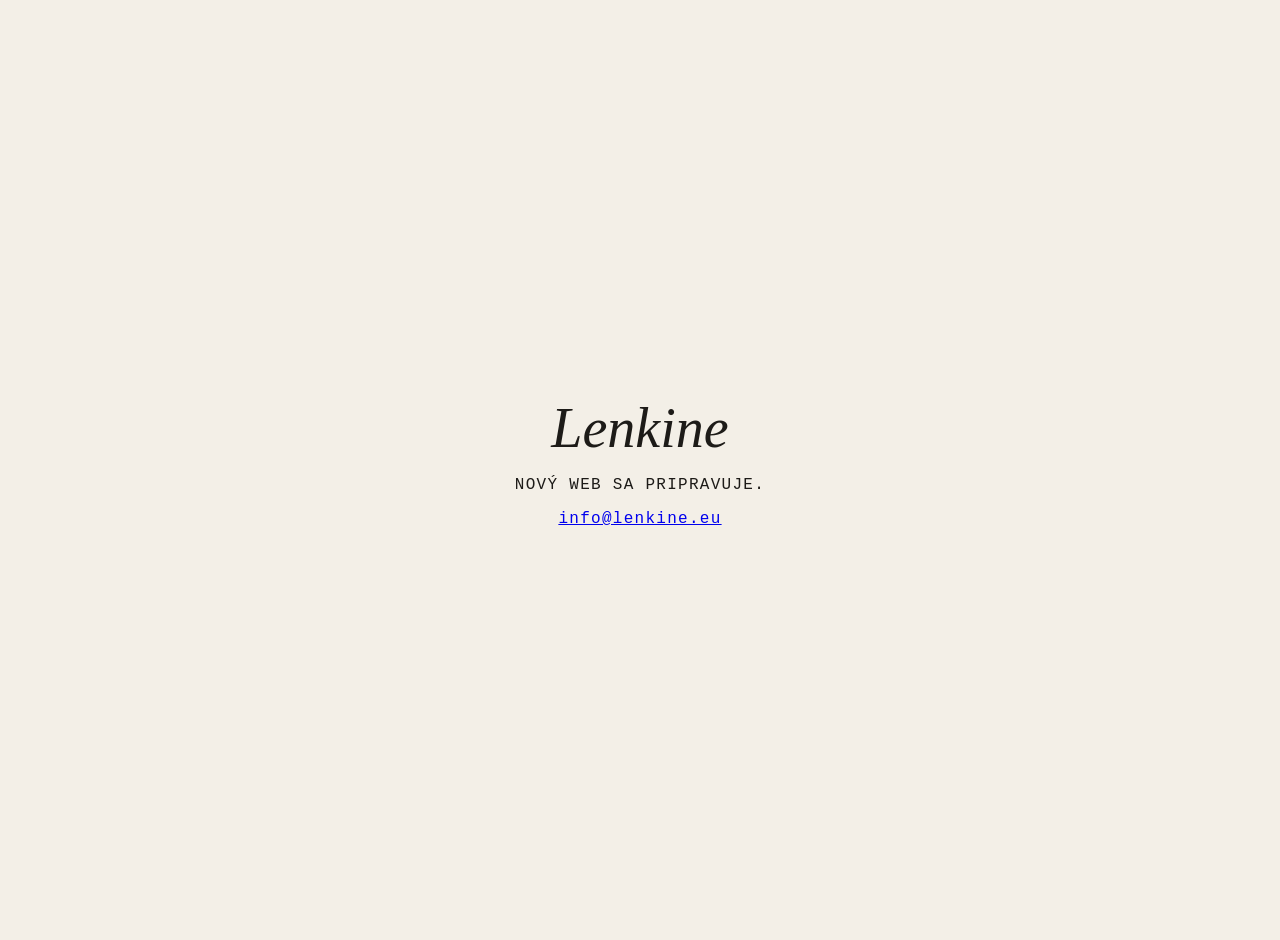
==== index.html @ f56b5de2 "Initial placeholder for Netlify Co-Authored-By: Claude Opus 5.5 <noreply@anthropic.com> Claude-Sessi" ====
<!doctype html>
<html lang="sk">
<head>
<meta charset="utf-8">
<meta name="viewport" content="width=device-width, initial-scale=1">
<title>Lenkine — pripravujeme</title>
<style>body{margin:0;min-height:100vh;display:grid;place-items:center;background:#f3efe7;color:#1d1b18;font-family:Georgia,serif;text-align:center;padding:20px}h1{font-style:italic;font-weight:400;font-size:56px;margin:0 0 12px}p{font-family:'Courier New',monospace;letter-spacing:.08em}</style>
</head>
<body><main><h1>Lenkine</h1><p>NOVÝ WEB SA PRIPRAVUJE.</p><p><a href="mailto:info@lenkine.eu">info@lenkine.eu</a></p></main></body>
</html>
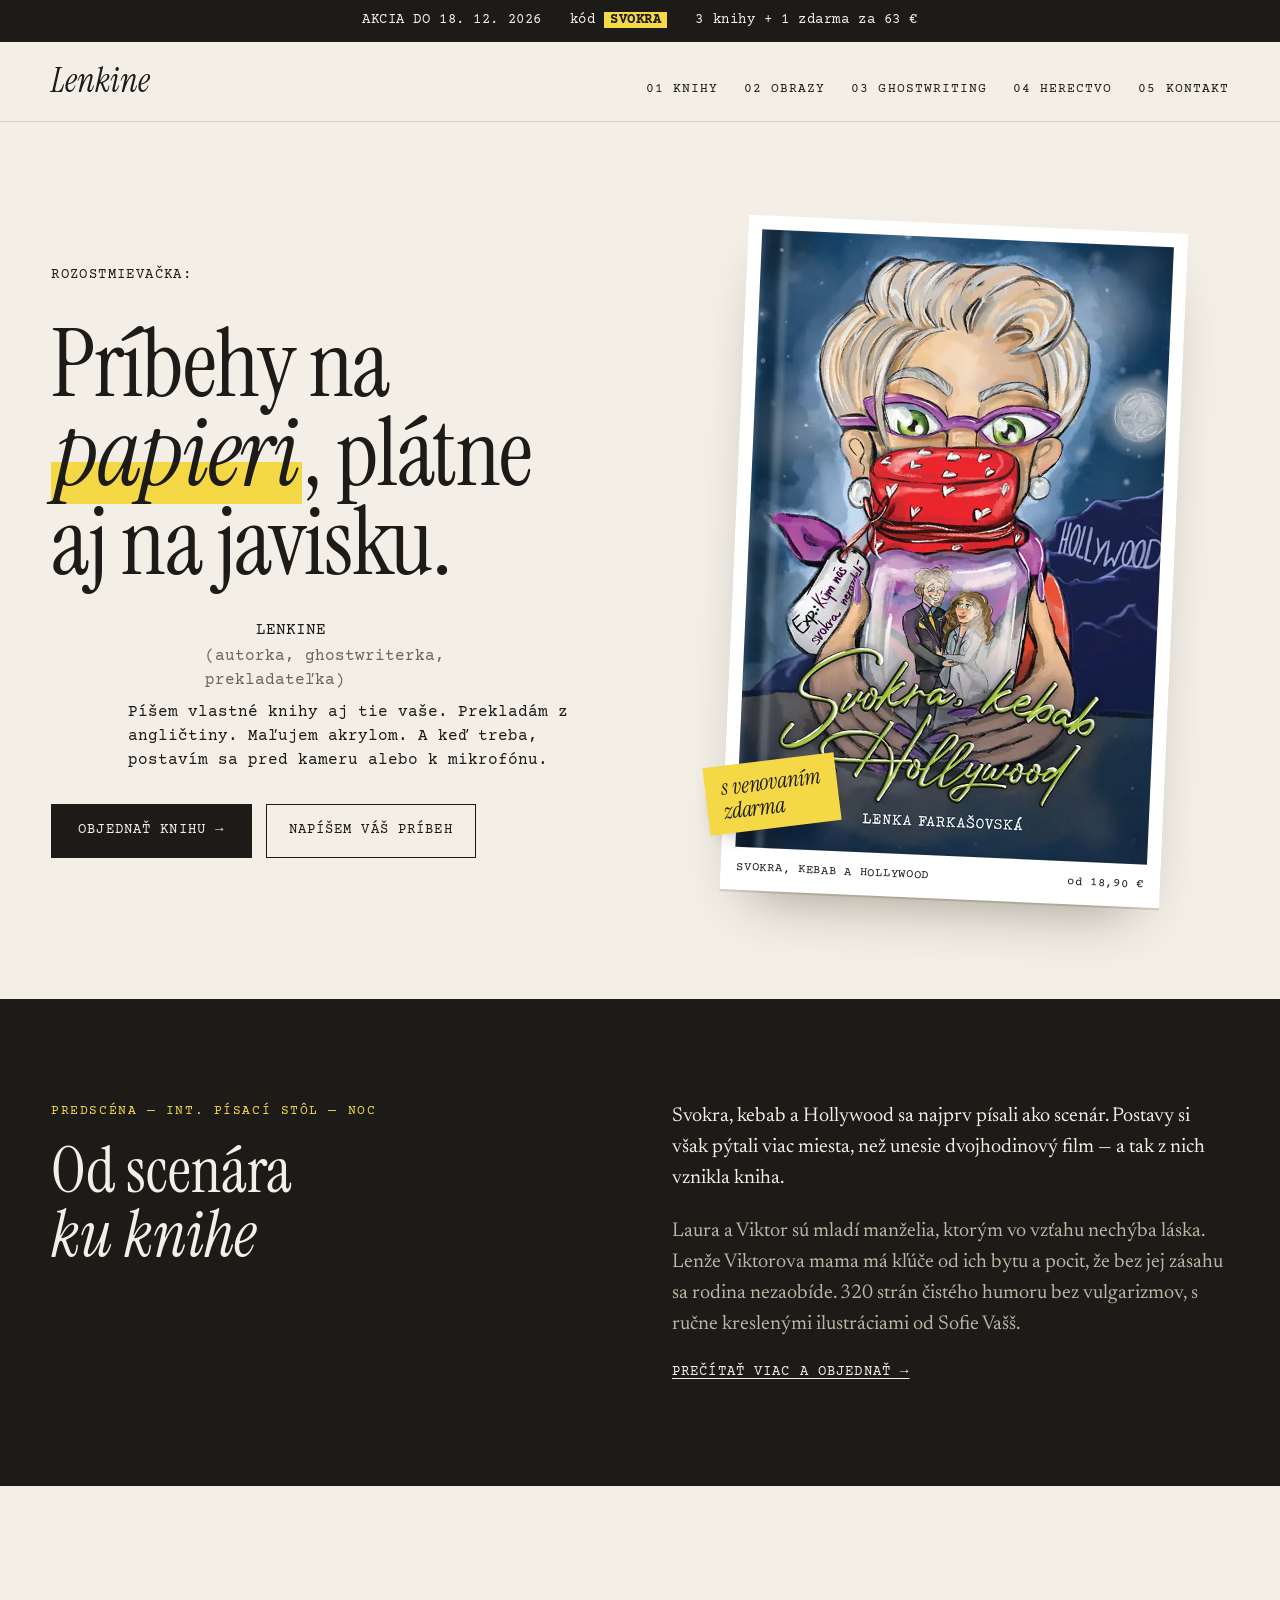
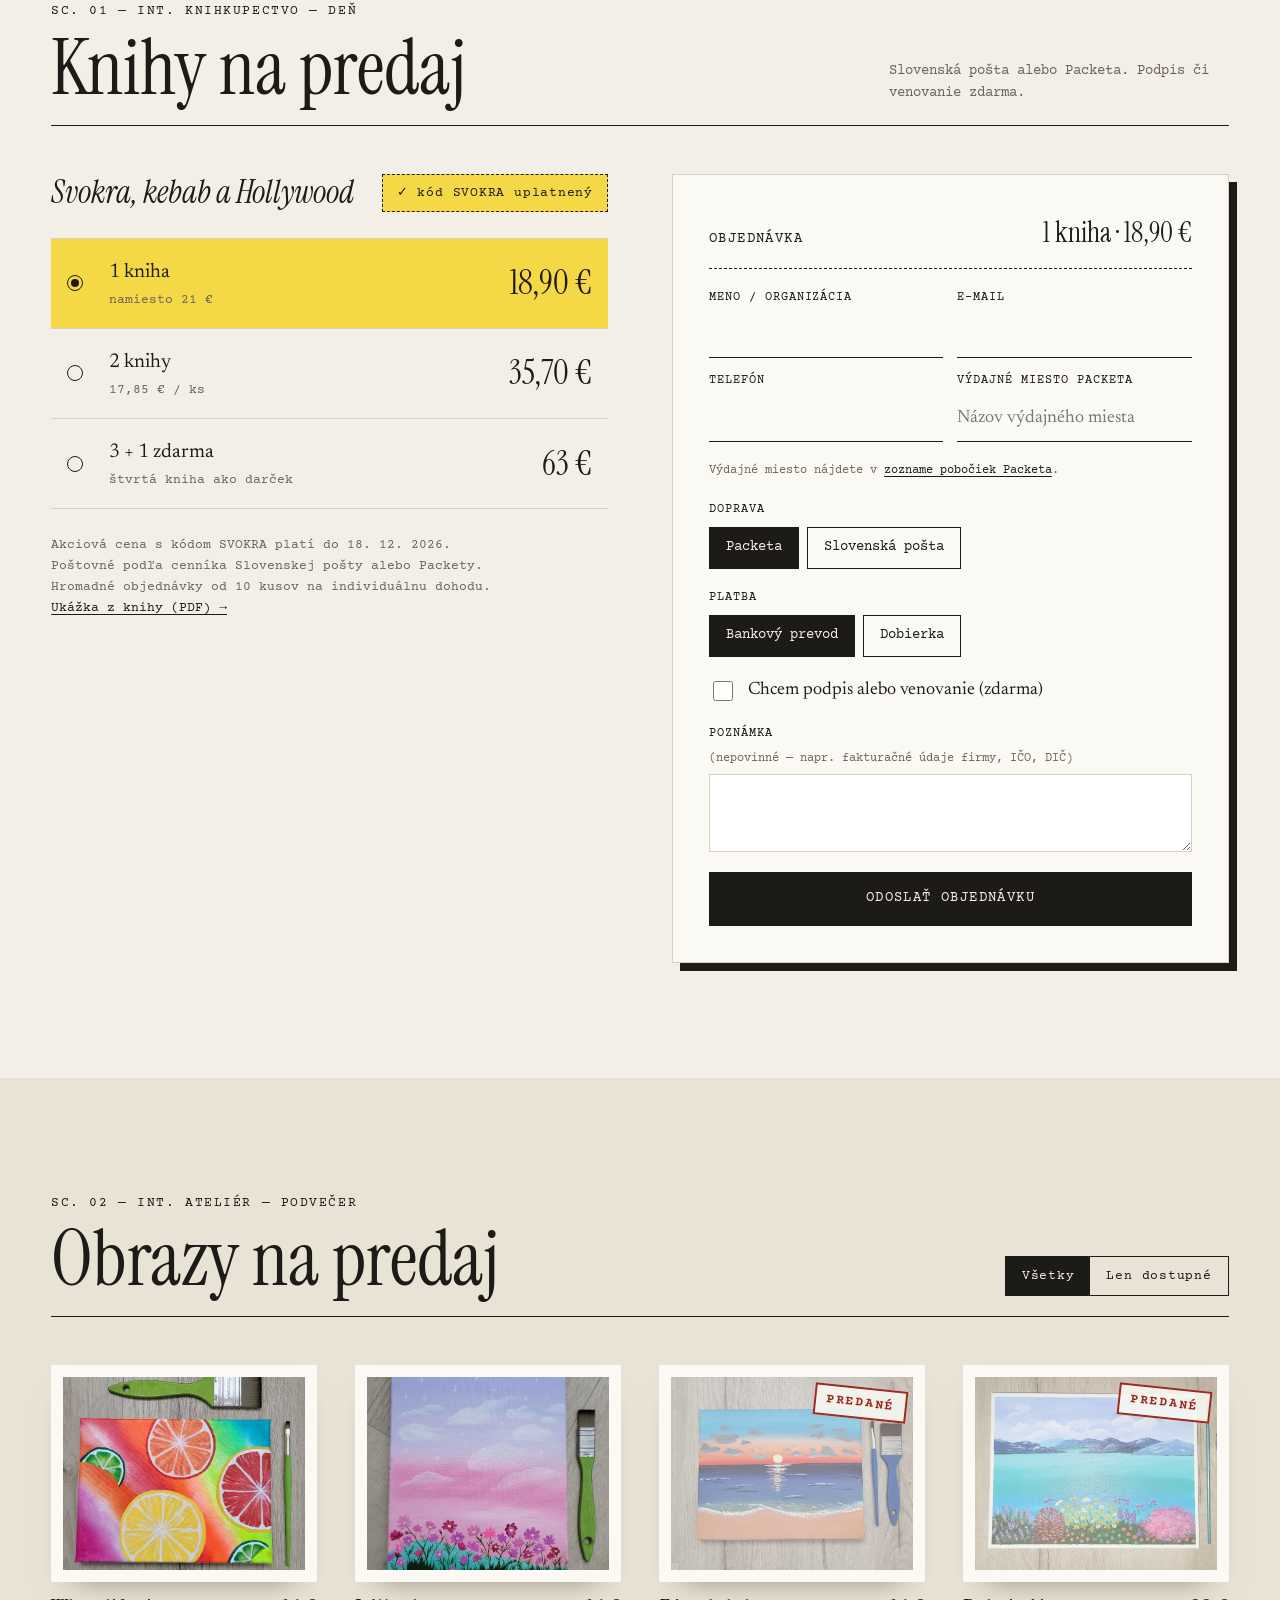
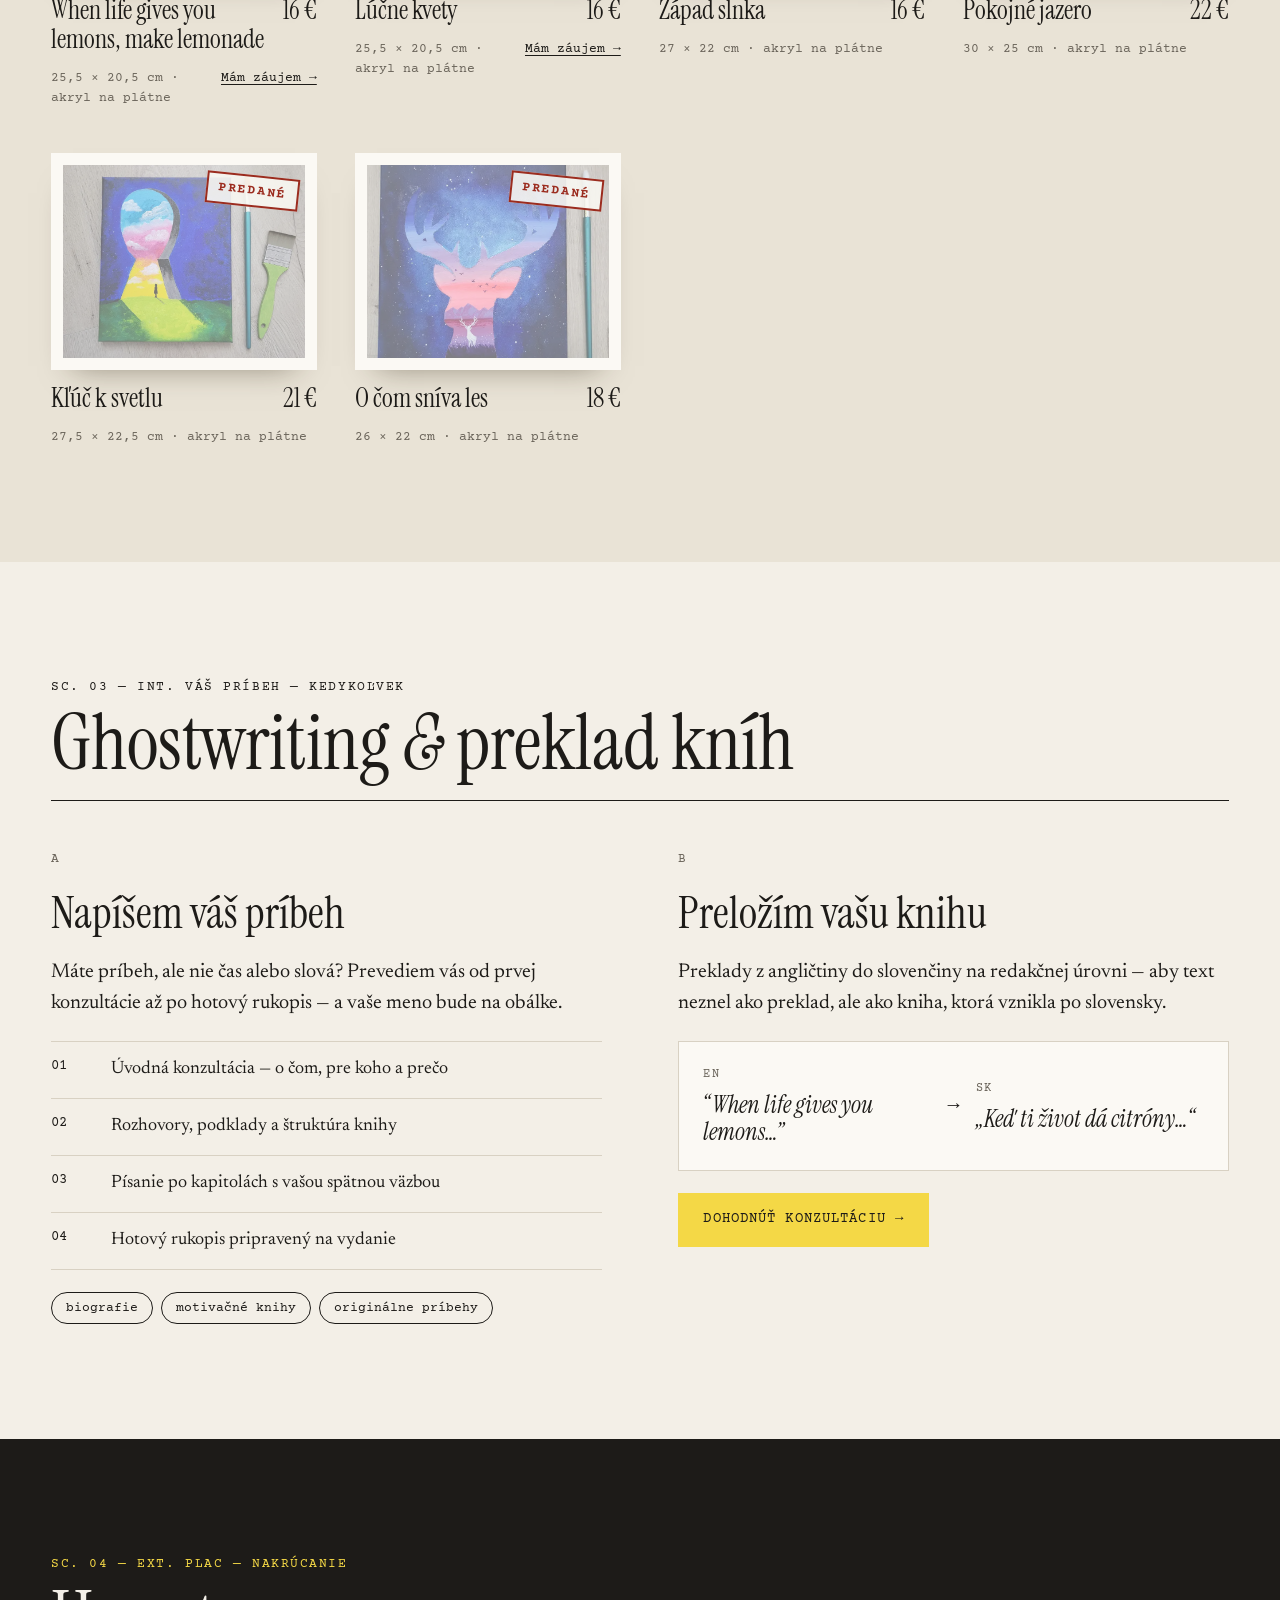
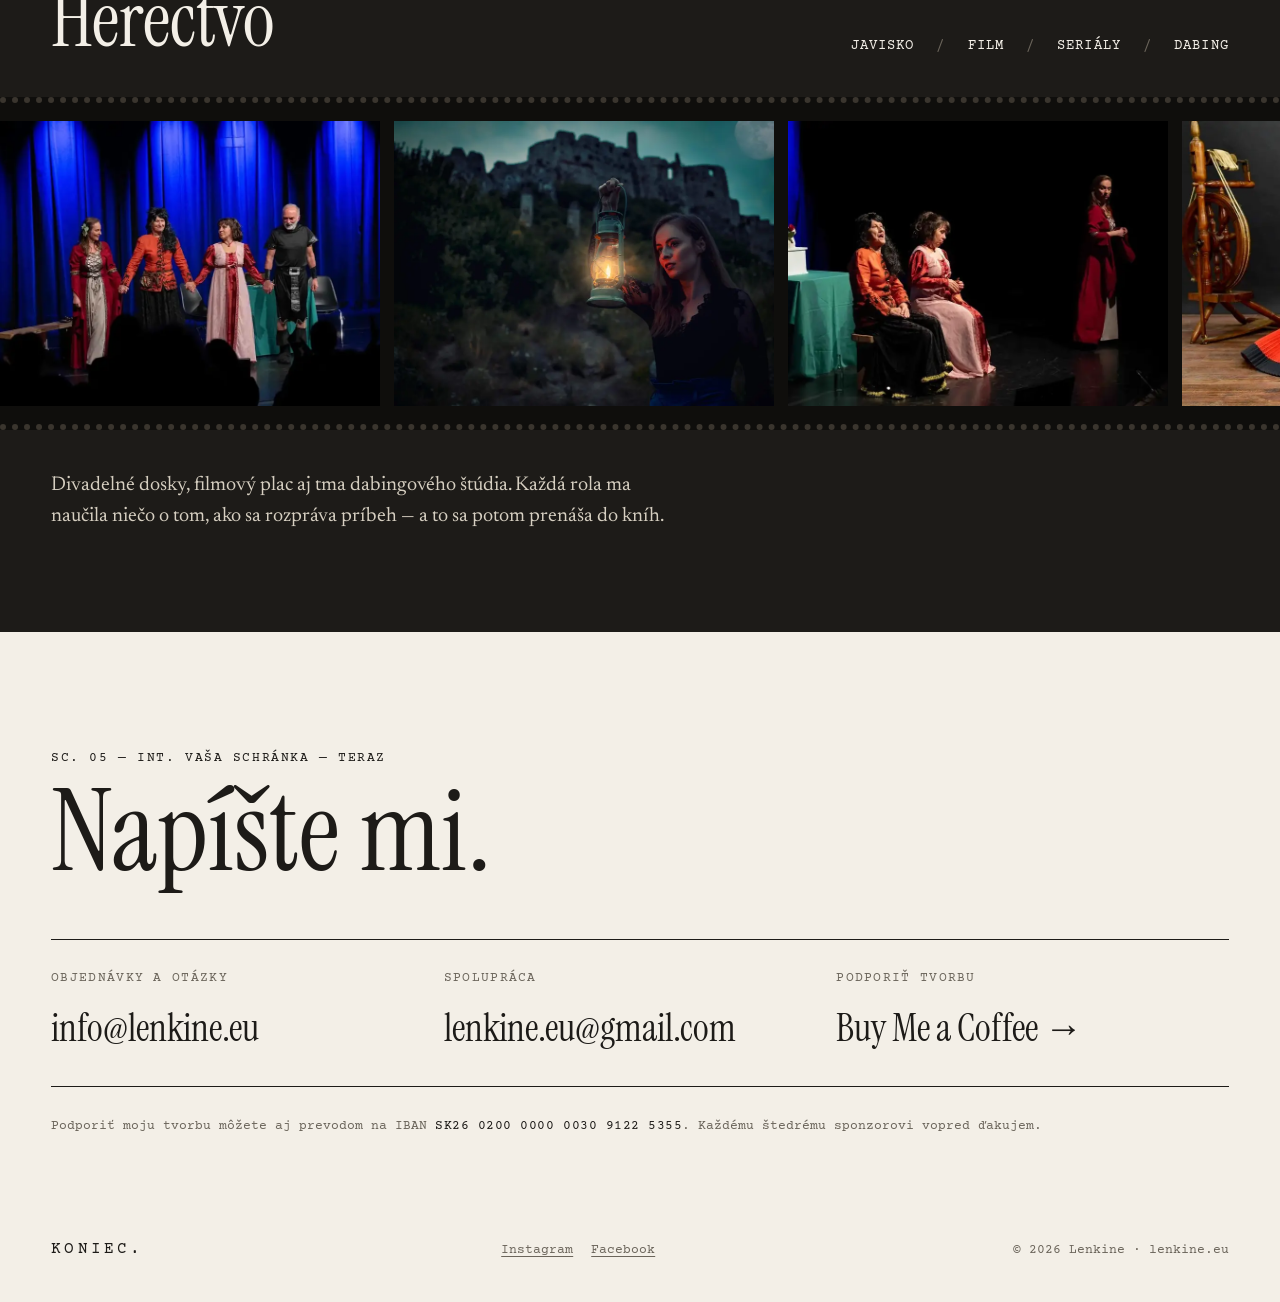
==== commit fe2960e3: "Nový jednostránkový web podľa dizajnu Lenkine.dc.html Statické HTML/CSS/JS bez build kroku: hero s k" ====
--- a/index.html
+++ b/index.html
@@ -3,8 +3,323 @@
 <head>
 <meta charset="utf-8">
 <meta name="viewport" content="width=device-width, initial-scale=1">
-<title>Lenkine — pripravujeme</title>
-<style>body{margin:0;min-height:100vh;display:grid;place-items:center;background:#f3efe7;color:#1d1b18;font-family:Georgia,serif;text-align:center;padding:20px}h1{font-style:italic;font-weight:400;font-size:56px;margin:0 0 12px}p{font-family:'Courier New',monospace;letter-spacing:.08em}</style>
+<title>Lenkine — knihy, obrazy, ghostwriting a herectvo</title>
+<meta name="description" content="Lenkine: autorka knižnej komédie Svokra, kebab a Hollywood, ghostwriterka, prekladateľka z angličtiny, maliarka a herečka. Objednajte knihu s venovaním zdarma.">
+<link rel="canonical" href="https://www.lenkine.eu/">
+<meta property="og:type" content="website">
+<meta property="og:locale" content="sk_SK">
+<meta property="og:title" content="Lenkine — príbehy na papieri, plátne aj na javisku">
+<meta property="og:description" content="Knižná komédia Svokra, kebab a Hollywood, obrazy na predaj, ghostwriting a preklady kníh.">
+<meta property="og:url" content="https://www.lenkine.eu/">
+<meta property="og:image" content="https://www.lenkine.eu/img/og.jpg">
+<meta name="theme-color" content="#f3efe7">
+<link rel="icon" href="/favicon.svg" type="image/svg+xml">
+<link rel="apple-touch-icon" href="/img/apple-touch-icon.png">
+<link rel="preconnect" href="https://fonts.googleapis.com">
+<link rel="preconnect" href="https://fonts.gstatic.com" crossorigin>
+<link href="https://fonts.googleapis.com/css2?family=Instrument+Serif:ital@0;1&family=Courier+Prime:wght@400;700&family=Newsreader:ital,opsz,wght@0,6..72,400;0,6..72,500;1,6..72,400&display=swap" rel="stylesheet">
+<link rel="stylesheet" href="/styles.css">
+<script>
+  // Akcia SVOKRA platí do 18. 12. 2026 vrátane — potom sa promo samo skryje.
+  (function () {
+    var end = new Date('2026-12-19T00:00:00+01:00');
+    if (Date.now() >= end.getTime()) document.documentElement.classList.add('promo-off');
+  })();
+</script>
+<script src="/main.js" defer></script>
 </head>
-<body><main><h1>Lenkine</h1><p>NOVÝ WEB SA PRIPRAVUJE.</p><p><a href="mailto:info@lenkine.eu">info@lenkine.eu</a></p></main></body>
+<body>
+<a class="skip" href="#obsah">Preskočiť na obsah</a>
+
+<div class="promo" role="note">
+  <span>AKCIA DO 18. 12. 2026</span>
+  <span>kód <strong>SVOKRA</strong></span>
+  <span>3 knihy + 1 zdarma za 63 €</span>
+</div>
+
+<header class="site-header">
+  <a href="#top" class="logo">Lenkine</a>
+  <nav class="site-nav" aria-label="Hlavná navigácia">
+    <a href="#knihy">01 Knihy</a>
+    <a href="#obrazy">02 Obrazy</a>
+    <a href="#ghostwriting">03 Ghostwriting</a>
+    <a href="#herectvo">04 Herectvo</a>
+    <a href="#kontakt">05 Kontakt</a>
+  </nav>
+</header>
+
+<main id="obsah">
+
+  <section id="top" class="hero" aria-labelledby="hero-title">
+    <div class="hero-copy">
+      <div class="slug" aria-hidden="true">ROZOSTMIEVAČKA:</div>
+      <h1 id="hero-title">Príbehy na <em class="hl">papieri</em>, plátne aj na javisku.</h1>
+      <div class="dialogue">
+        <div class="char">LENKINE</div>
+        <div class="paren">(autorka, ghostwriterka, prekladateľka)</div>
+        <div class="line">Píšem vlastné knihy aj tie vaše. Prekladám z angličtiny. Maľujem akrylom. A keď treba, postavím sa pred kameru alebo k mikrofónu.</div>
+      </div>
+      <div class="actions">
+        <a href="#knihy" class="btn btn-dark">Objednať knihu →</a>
+        <a href="#ghostwriting" class="btn btn-outline">Napíšem váš príbeh</a>
+      </div>
+    </div>
+    <div class="hero-book">
+      <div class="polaroid">
+        <img src="/img/obalka.webp" width="683" height="979" alt="Obálka knihy Svokra, kebab a Hollywood" fetchpriority="high">
+        <div class="polaroid-caption"><span>SVOKRA, KEBAB A HOLLYWOOD</span><span>od <span data-from-price>18,90 €</span></span></div>
+      </div>
+      <div class="sticker" aria-hidden="true">s venovaním<br>zdarma</div>
+    </div>
+  </section>
+
+  <section class="dark" aria-labelledby="story-title">
+    <div class="wrap story">
+      <div class="story-head">
+        <div class="slug" aria-hidden="true">PREDSCÉNA — INT. PÍSACÍ STÔL — NOC</div>
+        <h2 id="story-title">Od scenára<br><em>ku knihe</em></h2>
+      </div>
+      <div class="story-body">
+        <p>Svokra, kebab a Hollywood sa najprv písali ako scenár. Postavy si však pýtali viac miesta, než unesie dvojhodinový film — a tak z nich vznikla kniha.</p>
+        <p class="soft">Laura a Viktor sú mladí manželia, ktorým vo vzťahu nechýba láska. Lenže Viktorova mama má kľúče od ich bytu a pocit, že bez jej zásahu sa rodina nezaobíde. 320 strán čistého humoru bez vulgarizmov, s ručne kreslenými ilustráciami od Sofie Vašš.</p>
+        <a href="#knihy" class="link-mono">Prečítať viac a objednať →</a>
+      </div>
+    </div>
+  </section>
+
+  <section id="knihy" class="wrap section" aria-labelledby="knihy-title">
+    <div class="section-head">
+      <div>
+        <div class="slug" aria-hidden="true">SC. 01 — INT. KNIHKUPECTVO — DEŇ</div>
+        <h2 id="knihy-title">Knihy na predaj</h2>
+      </div>
+      <div class="section-note">Slovenská pošta alebo Packeta. Podpis či venovanie zdarma.</div>
+    </div>
+
+    <div class="books">
+      <div class="offer-col">
+        <div class="offer-title">
+          <h3>Svokra, kebab a Hollywood</h3>
+          <button type="button" class="promo-toggle" data-promo-only aria-pressed="true">✓ kód SVOKRA uplatnený</button>
+        </div>
+
+        <fieldset class="offers" data-offers="promo" data-promo-only>
+          <legend class="sr-only">Vyberte balík (akciové ceny)</legend>
+          <label class="offer"><input type="radio" name="balik-vyber" value="1 kniha — 18,90 € (akcia SVOKRA)" data-label="1 kniha" data-price="18,90 €" checked><span class="radio"></span><span class="label"><b>1 kniha</b><small>namiesto 21 €</small></span><span class="price">18,90 €</span></label>
+          <label class="offer"><input type="radio" name="balik-vyber" value="2 knihy — 35,70 € (akcia SVOKRA)" data-label="2 knihy" data-price="35,70 €"><span class="radio"></span><span class="label"><b>2 knihy</b><small>17,85 € / ks</small></span><span class="price">35,70 €</span></label>
+          <label class="offer"><input type="radio" name="balik-vyber" value="3 + 1 zdarma — 63 € (akcia SVOKRA)" data-label="3 + 1 zdarma" data-price="63 €"><span class="radio"></span><span class="label"><b>3 + 1 zdarma</b><small>štvrtá kniha ako darček</small></span><span class="price">63 €</span></label>
+        </fieldset>
+
+        <fieldset class="offers" data-offers="regular" hidden disabled>
+          <legend class="sr-only">Vyberte balík (bežné ceny)</legend>
+          <label class="offer"><input type="radio" name="balik-vyber" value="1 kus — 21 €" data-label="1 kus" data-price="21 €"><span class="radio"></span><span class="label"><b>1 kus</b><small>cena za kus</small></span><span class="price">21 €</span></label>
+          <label class="offer"><input type="radio" name="balik-vyber" value="2 kusy — 40 €" data-label="2 kusy" data-price="40 €"><span class="radio"></span><span class="label"><b>2 kusy</b><small>20 € / ks</small></span><span class="price">40 €</span></label>
+          <label class="offer"><input type="radio" name="balik-vyber" value="3 kusy — 57 €" data-label="3 kusy" data-price="57 €"><span class="radio"></span><span class="label"><b>3 kusy</b><small>19 € / ks</small></span><span class="price">57 €</span></label>
+          <label class="offer"><input type="radio" name="balik-vyber" value="5 kusov — 90 € (poštovné zdarma)" data-label="5 kusov" data-price="90 €"><span class="radio"></span><span class="label"><b>5 kusov</b><small>18 € / ks · poštovné zdarma</small></span><span class="price">90 €</span></label>
+        </fieldset>
+
+        <div class="price-foot">
+          <span data-price-foot>Akciová cena s kódom SVOKRA platí do 18. 12. 2026.</span><br>
+          Poštovné podľa cenníka Slovenskej pošty alebo Packety.<br>
+          Hromadné objednávky od 10 kusov na individuálnu dohodu.<br>
+          <a href="/docs/svokra-kebab-hollywood-ukazka.pdf" target="_blank" rel="noopener">Ukážka z knihy (PDF) →</a>
+        </div>
+      </div>
+
+      <div class="order-card">
+        <form id="objednavka" name="objednavka" method="POST" action="/dakujem/" data-netlify="true" netlify-honeypot="bot-field" data-order-form>
+          <input type="hidden" name="form-name" value="objednavka">
+          <input type="hidden" name="balik" value="1 kniha — 18,90 € (akcia SVOKRA)" data-package-field>
+          <input type="hidden" name="kod" value="SVOKRA" data-code-field>
+          <p class="sr-only"><label>Nevypĺňajte: <input name="bot-field" tabindex="-1" autocomplete="off"></label></p>
+
+          <div class="order-head">
+            <span class="mono">OBJEDNÁVKA</span>
+            <span class="summary" data-summary aria-live="polite">1 kniha · 18,90 €</span>
+          </div>
+
+          <div class="fields">
+            <label class="field">Meno / organizácia<input name="meno" autocomplete="name" required></label>
+            <label class="field">E-mail<input type="email" name="email" autocomplete="email" required></label>
+            <label class="field">Telefón<input type="tel" name="telefon" autocomplete="tel" required></label>
+            <label class="field"><span data-address-label>Výdajné miesto Packeta</span><input name="adresa" required data-address-input></label>
+          </div>
+          <p class="hint" data-packeta-hint>Výdajné miesto nájdete v <a href="https://www.packeta.sk/pobocky" target="_blank" rel="noopener">zozname pobočiek Packeta</a>.</p>
+
+          <fieldset class="choices">
+            <legend>Doprava</legend>
+            <div class="chips">
+              <label class="chip"><input type="radio" name="doprava" value="Packeta" checked><span>Packeta</span></label>
+              <label class="chip"><input type="radio" name="doprava" value="Slovenská pošta"><span>Slovenská pošta</span></label>
+            </div>
+          </fieldset>
+
+          <fieldset class="choices">
+            <legend>Platba</legend>
+            <div class="chips">
+              <label class="chip"><input type="radio" name="platba" value="Bankový prevod" checked><span>Bankový prevod</span></label>
+              <label class="chip"><input type="radio" name="platba" value="Dobierka"><span>Dobierka</span></label>
+            </div>
+          </fieldset>
+
+          <label class="check"><input type="checkbox" name="venovanie" value="áno" data-dedication-toggle> Chcem podpis alebo venovanie (zdarma)</label>
+          <textarea class="dedication-text" name="text-venovania" rows="2" placeholder="Pre koho a čo napísať…" aria-label="Text venovania" data-dedication hidden></textarea>
+
+          <label class="field field-wide">Poznámka <span class="hint">(nepovinné — napr. fakturačné údaje firmy, IČO, DIČ)</span><textarea name="poznamka" rows="2"></textarea></label>
+
+          <p class="form-error" data-form-error role="alert" hidden>Objednávku sa nepodarilo odoslať. Skúste to prosím znova alebo napíšte na info@lenkine.eu.</p>
+          <button type="submit" class="submit">Odoslať objednávku</button>
+        </form>
+
+        <div class="thanks" data-thanks hidden tabindex="-1">
+          <div class="mono">STRIH.</div>
+          <h3>Ďakujem!</h3>
+          <p>Objednávka dorazila. Platobné údaje a potvrdenie vám pošlem e-mailom.</p>
+          <button type="button" data-reset>Nová objednávka</button>
+        </div>
+      </div>
+    </div>
+  </section>
+
+  <section id="obrazy" class="band" aria-labelledby="obrazy-title">
+    <div class="wrap section">
+      <div class="section-head">
+        <div>
+          <div class="slug" aria-hidden="true">SC. 02 — INT. ATELIÉR — PODVEČER</div>
+          <h2 id="obrazy-title">Obrazy na predaj</h2>
+        </div>
+        <div class="filter" role="group" aria-label="Filter obrazov">
+          <button type="button" aria-pressed="true" data-filter="all">Všetky</button>
+          <button type="button" aria-pressed="false" data-filter="avail">Len dostupné</button>
+        </div>
+      </div>
+      <div class="paintings" data-paintings>
+        <article class="painting">
+          <div class="frame"><img src="/img/obraz-lemon.webp" width="675" height="900" loading="lazy" alt="Akrylový obraz s plátkami citrusov"></div>
+          <div class="painting-title"><h3>When life gives you lemons, make lemonade</h3><span>16 €</span></div>
+          <div class="painting-meta"><span>25,5 × 20,5 cm · akryl na plátne</span><a href="mailto:info@lenkine.eu?subject=Z%C3%A1ujem%20o%20obraz%3A%20When%20life%20gives%20you%20lemons">Mám záujem →</a></div>
+        </article>
+        <article class="painting">
+          <div class="frame"><img src="/img/obraz-kvety.webp" width="675" height="900" loading="lazy" alt="Akrylový obraz lúčnych kvetov"></div>
+          <div class="painting-title"><h3>Lúčne kvety</h3><span>16 €</span></div>
+          <div class="painting-meta"><span>25,5 × 20,5 cm · akryl na plátne</span><a href="mailto:info@lenkine.eu?subject=Z%C3%A1ujem%20o%20obraz%3A%20L%C3%BA%C4%8Dne%20kvety">Mám záujem →</a></div>
+        </article>
+        <article class="painting sold">
+          <div class="frame"><img src="/img/obraz-zapad-slnka.webp" width="900" height="675" loading="lazy" alt="Akrylový obraz západu slnka"><div class="stamp">PREDANÉ</div></div>
+          <div class="painting-title"><h3>Západ slnka</h3><span>16 €</span></div>
+          <div class="painting-meta"><span>27 × 22 cm · akryl na plátne</span></div>
+        </article>
+        <article class="painting sold">
+          <div class="frame"><img src="/img/obraz-pokojne-jazero.webp" width="900" height="675" loading="lazy" alt="Akrylový obraz pokojného jazera"><div class="stamp">PREDANÉ</div></div>
+          <div class="painting-title"><h3>Pokojné jazero</h3><span>22 €</span></div>
+          <div class="painting-meta"><span>30 × 25 cm · akryl na plátne</span></div>
+        </article>
+        <article class="painting sold">
+          <div class="frame"><img src="/img/obraz-kluc.webp" width="900" height="675" loading="lazy" alt="Akrylový obraz kľúčovej dierky so svetlom"><div class="stamp">PREDANÉ</div></div>
+          <div class="painting-title"><h3>Kľúč k svetlu</h3><span>21 €</span></div>
+          <div class="painting-meta"><span>27,5 × 22,5 cm · akryl na plátne</span></div>
+        </article>
+        <article class="painting sold">
+          <div class="frame"><img src="/img/obraz-les.webp" width="675" height="900" loading="lazy" alt="Akrylový obraz lesa"><div class="stamp">PREDANÉ</div></div>
+          <div class="painting-title"><h3>O čom sníva les</h3><span>18 €</span></div>
+          <div class="painting-meta"><span>26 × 22 cm · akryl na plátne</span></div>
+        </article>
+      </div>
+    </div>
+  </section>
+
+  <section id="ghostwriting" class="wrap section" aria-labelledby="gw-title">
+    <div class="section-head">
+      <div>
+        <div class="slug" aria-hidden="true">SC. 03 — INT. VÁŠ PRÍBEH — KEDYKOĽVEK</div>
+        <h2 id="gw-title">Ghostwriting <em>&amp;</em> preklad kníh</h2>
+      </div>
+    </div>
+    <div class="services">
+      <div class="service">
+        <div class="letter">A</div>
+        <h3>Napíšem váš príbeh</h3>
+        <p>Máte príbeh, ale nie čas alebo slová? Prevediem vás od prvej konzultácie až po hotový rukopis — a vaše meno bude na obálke.</p>
+        <ol class="steps">
+          <li><span>01</span><span>Úvodná konzultácia — o čom, pre koho a prečo</span></li>
+          <li><span>02</span><span>Rozhovory, podklady a štruktúra knihy</span></li>
+          <li><span>03</span><span>Písanie po kapitolách s vašou spätnou väzbou</span></li>
+          <li><span>04</span><span>Hotový rukopis pripravený na vydanie</span></li>
+        </ol>
+        <ul class="tags">
+          <li>biografie</li>
+          <li>motivačné knihy</li>
+          <li>originálne príbehy</li>
+        </ul>
+      </div>
+      <div class="service">
+        <div class="letter">B</div>
+        <h3>Preložím vašu knihu</h3>
+        <p>Preklady z angličtiny do slovenčiny na redakčnej úrovni — aby text neznel ako preklad, ale ako kniha, ktorá vznikla po slovensky.</p>
+        <div class="translate">
+          <div><span class="mono">EN</span><q lang="en">“When life gives you lemons…”</q></div>
+          <span class="arrow" aria-hidden="true">→</span>
+          <div><span class="mono">SK</span><q>„Keď ti život dá citróny…“</q></div>
+        </div>
+        <a href="mailto:lenkine.eu@gmail.com?subject=Konzult%C3%A1cia%20%E2%80%94%20ghostwriting%20%2F%20preklad" class="btn btn-lemon">Dohodnúť konzultáciu →</a>
+      </div>
+    </div>
+  </section>
+
+  <section id="herectvo" class="dark acting" aria-labelledby="acting-title">
+    <div class="wrap acting-head">
+      <div style="display:flex;flex-direction:column;gap:10px">
+        <div class="slug" aria-hidden="true">SC. 04 — EXT. PLAC — NAKRÚCANIE</div>
+        <h2 id="acting-title">Herectvo</h2>
+      </div>
+      <div class="disciplines">
+        <span>Javisko</span><span class="sep" aria-hidden="true">/</span><span>Film</span><span class="sep" aria-hidden="true">/</span><span>Seriály</span><span class="sep" aria-hidden="true">/</span><span>Dabing</span>
+      </div>
+    </div>
+    <div class="filmstrip">
+      <ul tabindex="0" aria-label="Fotografie z divadla a natáčania">
+        <li><img src="/img/herectvo-javisko.webp" width="900" height="600" loading="lazy" alt="Divadelné predstavenie, herci na javisku v modrom svetle"></li>
+        <li><img src="/img/herectvo-film.webp" width="900" height="675" loading="lazy" alt="Lenkine s lampášom pri hradnej zrúcanine"></li>
+        <li><img src="/img/herectvo-javisko-2.webp" width="900" height="600" loading="lazy" alt="Scéna z divadelnej hry"></li>
+        <li><img src="/img/herectvo-folklor.webp" width="900" height="607" loading="lazy" alt="Lenkine v kroji pri kolovrátku"></li>
+        <li><img src="/img/herectvo-postava.webp" width="675" height="900" loading="lazy" alt="Lenkine v kostýme letušky"></li>
+        <li><img src="/img/herectvo-zakulisie.webp" width="675" height="900" loading="lazy" alt="Zo zákulisia natáčania, herečky v kostýmoch"></li>
+      </ul>
+    </div>
+    <div class="wrap acting-text">
+      <p>Divadelné dosky, filmový plac aj tma dabingového štúdia. Každá rola ma naučila niečo o tom, ako sa rozpráva príbeh — a to sa potom prenáša do kníh.</p>
+    </div>
+  </section>
+
+  <section id="kontakt" class="wrap contact" aria-labelledby="kontakt-title">
+    <div class="slug" aria-hidden="true">SC. 05 — INT. VAŠA SCHRÁNKA — TERAZ</div>
+    <h2 id="kontakt-title">Napíšte mi.</h2>
+    <div class="contact-grid">
+      <a href="mailto:info@lenkine.eu">
+        <span class="mono">OBJEDNÁVKY A OTÁZKY</span>
+        <span class="big">info@lenkine.eu</span>
+      </a>
+      <a href="mailto:lenkine.eu@gmail.com">
+        <span class="mono">SPOLUPRÁCA</span>
+        <span class="big">lenkine.eu@gmail.com</span>
+      </a>
+      <a href="https://buymeacoffee.com/lenkine.eu" target="_blank" rel="noopener">
+        <span class="mono">PODPORIŤ TVORBU</span>
+        <span class="big">Buy Me a Coffee →</span>
+      </a>
+    </div>
+    <p class="support">Podporiť moju tvorbu môžete aj prevodom na IBAN <strong>SK26 0200 0000 0030 9122 5355</strong>. Každému štedrému sponzorovi vopred ďakujem.</p>
+  </section>
+
+</main>
+
+<footer class="site-footer">
+  <span class="end">KONIEC.</span>
+  <nav aria-label="Sociálne siete">
+    <a href="https://www.instagram.com/lenkine.eu" target="_blank" rel="noopener">Instagram</a>
+    <a href="https://www.facebook.com/profile.php?id=61567881599350" target="_blank" rel="noopener">Facebook</a>
+  </nav>
+  <span>© 2026 Lenkine · lenkine.eu</span>
+</footer>
+</body>
 </html>
--- a/styles.css
+++ b/styles.css
@@ -0,0 +1,231 @@
+/* Lenkine.eu — podľa dizajnu Lenkine.dc.html */
+:root {
+  --paper: #f3efe7;
+  --paper-2: #e9e3d6;
+  --card: #fbf9f4;
+  --ink: #1d1b18;
+  --ink-2: #3a352e;
+  --ink-deep: #0f0e0c;
+  --muted: #6b655b;
+  --muted-dark: #bdb5a6;
+  --line: #d8d1c3;
+  --hover: #ebe5d8;
+  --accent-text: #8a5a00;
+  --stamp: #9b2c1f;
+  --lemon: #f2dc4a;
+  --lemon: oklch(0.88 0.16 98);
+
+  --serif-display: 'Instrument Serif', Georgia, serif;
+  --serif-body: 'Newsreader', Georgia, serif;
+  --mono: 'Courier Prime', 'Courier New', monospace;
+
+  --wrap: 1280px;
+  --gutter: clamp(20px, 4vw, 56px);
+}
+
+*, *::before, *::after { box-sizing: border-box; }
+html { scroll-behavior: smooth; }
+@media (prefers-reduced-motion: reduce) { html { scroll-behavior: auto; } }
+html, body { margin: 0; background: var(--paper); color: var(--ink); -webkit-font-smoothing: antialiased; }
+body { font-family: var(--serif-body); font-size: 18px; line-height: 1.55; min-height: 100vh; }
+img { display: block; max-width: 100%; height: auto; }
+a { color: var(--ink); text-decoration-thickness: 1px; text-underline-offset: 3px; }
+a:hover { color: var(--accent-text); }
+input, textarea, select, button { font: inherit; color: inherit; }
+h1, h2, h3 { font-family: var(--serif-display); font-weight: 400; margin: 0; }
+p { margin: 0; text-wrap: pretty; }
+:focus-visible { outline: 2px solid var(--accent-text); outline-offset: 3px; }
+
+.mono { font-family: var(--mono); }
+.wrap { max-width: var(--wrap); margin: 0 auto; padding-left: var(--gutter); padding-right: var(--gutter); }
+.sr-only { position: absolute; width: 1px; height: 1px; padding: 0; margin: -1px; overflow: hidden; clip: rect(0 0 0 0); white-space: nowrap; border: 0; }
+.skip { position: absolute; left: -9999px; top: 0; background: var(--ink); color: var(--paper); padding: 10px 16px; z-index: 10; }
+.skip:focus { left: 12px; top: 12px; color: var(--paper); }
+
+/* Scénické popisky */
+.slug { font-family: var(--mono); font-size: 13px; letter-spacing: 0.12em; }
+.dark .slug { color: var(--lemon); }
+
+/* Promo pás */
+.promo { background: var(--ink); color: var(--paper); font-family: var(--mono); font-size: 14px; letter-spacing: 0.04em; padding: 10px var(--gutter); display: flex; flex-wrap: wrap; gap: 8px 28px; justify-content: center; text-align: center; }
+.promo strong, .code { background: var(--lemon); color: var(--ink); padding: 0 6px; }
+.promo-off .promo, .promo-off [data-promo-only] { display: none !important; }
+
+/* Hlavička */
+.site-header { max-width: var(--wrap); margin: 0 auto; padding: 22px var(--gutter); display: flex; flex-wrap: wrap; align-items: baseline; justify-content: space-between; gap: 16px 40px; border-bottom: 1px solid var(--line); }
+.logo { font-family: var(--serif-display); font-style: italic; font-size: 34px; line-height: 1; text-decoration: none; }
+.site-nav { display: flex; flex-wrap: wrap; gap: 6px 26px; font-family: var(--mono); font-size: 13px; letter-spacing: 0.08em; text-transform: uppercase; }
+.site-nav a { text-decoration: none; }
+.site-nav a:hover { text-decoration: underline; color: var(--ink); }
+
+/* Tlačidlá */
+.btn { display: inline-block; padding: 15px 26px; font-family: var(--mono); font-size: 14px; letter-spacing: 0.08em; text-transform: uppercase; text-decoration: none; border: 1px solid var(--ink); cursor: pointer; }
+.btn-dark { background: var(--ink); color: var(--paper); }
+.btn-dark:hover { background: var(--ink-2); color: var(--paper); }
+.btn-outline { background: transparent; padding: 15px 22px; }
+.btn-outline:hover { background: var(--lemon); color: var(--ink); }
+.btn-lemon { background: var(--lemon); border-color: var(--lemon); padding: 15px 24px; }
+.btn-lemon:hover { background: var(--ink); border-color: var(--ink); color: var(--paper); }
+
+/* Hero */
+.hero { max-width: var(--wrap); margin: 0 auto; padding: clamp(48px, 8vw, 110px) var(--gutter) clamp(56px, 8vw, 100px); display: grid; grid-template-columns: repeat(auto-fit, minmax(min(100%, 420px), 1fr)); gap: clamp(40px, 6vw, 90px); align-items: center; }
+.hero-copy { display: flex; flex-direction: column; gap: 32px; }
+.hero-copy .slug { font-size: 14px; letter-spacing: 0.1em; }
+.hero h1 { font-size: clamp(52px, 7.4vw, 108px); line-height: 0.94; letter-spacing: -0.015em; text-wrap: balance; }
+.hl { background: linear-gradient(transparent 58%, var(--lemon) 58%, var(--lemon) 92%, transparent 92%); padding: 0 4px; }
+.dialogue { font-family: var(--mono); font-size: 16px; line-height: 1.5; max-width: 520px; display: flex; flex-direction: column; gap: 2px; padding-left: clamp(0px, 6vw, 90px); }
+.dialogue .char { padding-left: clamp(40px, 10vw, 150px); }
+.dialogue .paren { padding-left: clamp(20px, 6vw, 100px); color: var(--muted); }
+.dialogue .line { margin-top: 6px; }
+.actions { display: flex; flex-wrap: wrap; gap: 14px; align-items: center; }
+
+.hero-book { position: relative; justify-self: center; width: min(100%, 440px); }
+.polaroid { transform: rotate(2.5deg); box-shadow: 0 30px 60px -30px rgba(40, 30, 10, 0.45), 0 2px 0 var(--line); background: #fff; padding: 14px 14px 0; }
+.polaroid img { width: 100%; aspect-ratio: 2 / 3; object-fit: cover; }
+.polaroid-caption { font-family: var(--mono); font-size: 12px; letter-spacing: 0.06em; padding: 12px 2px; display: flex; justify-content: space-between; gap: 12px; }
+.sticker { position: absolute; left: -28px; bottom: 70px; transform: rotate(-7deg); background: var(--lemon); padding: 10px 16px; font-family: var(--serif-display); font-style: italic; font-size: 22px; line-height: 1.1; box-shadow: 0 10px 20px -12px rgba(0, 0, 0, 0.4); }
+@media (max-width: 520px) { .sticker { left: -6px; } }
+
+/* Tmavé sekcie */
+.dark { background: var(--ink); color: var(--paper); }
+.dark a { color: var(--paper); }
+.dark a:hover { color: var(--lemon); }
+
+.story { padding: clamp(56px, 8vw, 110px) var(--gutter); display: grid; grid-template-columns: repeat(auto-fit, minmax(min(100%, 360px), 1fr)); gap: clamp(32px, 5vw, 80px); }
+.story-head { display: flex; flex-direction: column; gap: 18px; }
+.story h2 { font-size: clamp(40px, 5vw, 72px); line-height: 1; }
+.story-body { display: flex; flex-direction: column; gap: 22px; font-size: 20px; max-width: 620px; }
+.story-body .soft { color: var(--muted-dark); }
+.link-mono { font-family: var(--mono); font-size: 14px; letter-spacing: 0.08em; text-transform: uppercase; }
+
+/* Sekcie */
+.section { padding-top: clamp(64px, 9vw, 120px); padding-bottom: clamp(64px, 9vw, 120px); }
+.section-head { display: flex; flex-wrap: wrap; justify-content: space-between; align-items: flex-end; gap: 20px; border-bottom: 1px solid var(--ink); padding-bottom: 20px; margin-bottom: 48px; }
+.section-head > div:first-child { display: flex; flex-direction: column; gap: 10px; }
+.section-head h2 { font-size: clamp(44px, 6vw, 84px); line-height: 0.95; }
+.section-note { font-family: var(--mono); font-size: 14px; color: var(--muted); max-width: 340px; }
+.band { background: var(--paper-2); }
+
+/* Knihy */
+.books { display: grid; grid-template-columns: repeat(auto-fit, minmax(min(100%, 440px), 1fr)); gap: clamp(32px, 5vw, 72px); align-items: start; }
+.offer-col { display: flex; flex-direction: column; gap: 26px; }
+.offer-title { display: flex; flex-wrap: wrap; justify-content: space-between; align-items: center; gap: 12px; }
+.offer-title h3 { font-style: italic; font-size: 32px; line-height: 1.1; }
+.promo-toggle { cursor: pointer; border: 1px dashed var(--ink); background: transparent; padding: 8px 14px; font-family: var(--mono); font-size: 13px; letter-spacing: 0.06em; }
+.promo-toggle[aria-pressed="true"] { background: var(--lemon); }
+.offers { display: flex; flex-direction: column; border-top: 1px solid var(--line); margin: 0; padding: 0; border-left: 0; border-right: 0; border-bottom: 0; min-width: 0; }
+.offer { cursor: pointer; text-align: left; border-bottom: 1px solid var(--line); padding: 18px 16px; display: grid; grid-template-columns: 28px 1fr auto; gap: 14px; align-items: center; position: relative; }
+.offer:hover { background: var(--hover); }
+.offer input { position: absolute; opacity: 0; pointer-events: none; }
+.offer .radio { width: 16px; height: 16px; border: 1.5px solid var(--ink); border-radius: 50%; display: flex; align-items: center; justify-content: center; }
+.offer .radio::after { content: ''; width: 8px; height: 8px; border-radius: 50%; background: transparent; }
+.offer:has(input:checked) { background: var(--lemon); }
+.offer:has(input:checked) .radio::after { background: var(--ink); }
+.offer:has(input:focus-visible) { outline: 2px solid var(--accent-text); outline-offset: -2px; }
+.offer .label { display: flex; flex-direction: column; gap: 2px; }
+.offer .label b { font-weight: 400; font-size: 20px; }
+.offer .label small { font-family: var(--mono); font-size: 13px; color: var(--muted); }
+.offer .price { font-family: var(--serif-display); font-size: 34px; line-height: 1; white-space: nowrap; }
+.price-foot { font-family: var(--mono); font-size: 13px; color: var(--muted); line-height: 1.6; }
+.price-foot a { color: var(--ink); }
+
+.order-card { background: var(--card); border: 1px solid var(--line); padding: clamp(22px, 3vw, 36px); display: flex; flex-direction: column; gap: 20px; box-shadow: 8px 8px 0 var(--ink); }
+.order-card form { display: flex; flex-direction: column; gap: 20px; }
+.order-head { display: flex; justify-content: space-between; align-items: baseline; flex-wrap: wrap; gap: 12px; border-bottom: 1px dashed var(--ink); padding-bottom: 14px; }
+.order-head .mono { font-size: 14px; letter-spacing: 0.1em; }
+.order-head .summary { font-family: var(--serif-display); font-size: 28px; }
+.fields { display: grid; grid-template-columns: repeat(auto-fit, minmax(200px, 1fr)); gap: 14px; }
+.field { display: flex; flex-direction: column; gap: 6px; font-family: var(--mono); font-size: 12px; letter-spacing: 0.08em; text-transform: uppercase; }
+.field input, .field textarea { border: 0; border-bottom: 1px solid var(--ink); background: transparent; padding: 8px 0; font-family: var(--serif-body); font-size: 18px; letter-spacing: 0; text-transform: none; outline: none; border-radius: 0; }
+.field textarea { border: 1px solid var(--line); background: #fff; padding: 10px 12px; resize: vertical; }
+.field input:focus, .field textarea:focus { border-color: var(--accent-text); }
+.field-wide { grid-column: 1 / -1; }
+.hint { font-family: var(--mono); font-size: 12px; color: var(--muted); text-transform: none; letter-spacing: 0; }
+.choices { border: 0; padding: 0; margin: 0; display: flex; flex-direction: column; gap: 8px; min-width: 0; }
+.choices legend { font-family: var(--mono); font-size: 12px; letter-spacing: 0.08em; text-transform: uppercase; padding: 0; margin-bottom: 8px; }
+.chips { display: flex; flex-wrap: wrap; gap: 8px; }
+.chip { position: relative; cursor: pointer; }
+.chip input { position: absolute; opacity: 0; pointer-events: none; }
+.chip span { display: inline-block; border: 1px solid var(--ink); padding: 9px 16px; font-family: var(--mono); font-size: 14px; }
+.chip input:checked + span { background: var(--ink); color: var(--paper); }
+.chip input:focus-visible + span { outline: 2px solid var(--accent-text); outline-offset: 2px; }
+.check { display: flex; gap: 12px; align-items: center; cursor: pointer; font-size: 18px; }
+.check input { width: 20px; height: 20px; accent-color: var(--ink); }
+.dedication-text { border: 1px solid var(--line); background: #fff; padding: 12px; font-family: var(--serif-display); font-style: italic; font-size: 22px; resize: vertical; outline: none; width: 100%; }
+.submit { cursor: pointer; border: 0; background: var(--ink); color: var(--paper); padding: 16px; font-family: var(--mono); font-size: 14px; letter-spacing: 0.1em; text-transform: uppercase; }
+.submit:hover { background: var(--ink-2); }
+.submit[disabled] { opacity: 0.6; cursor: wait; }
+.form-error { color: var(--stamp); font-family: var(--mono); font-size: 13px; }
+.thanks { display: flex; flex-direction: column; gap: 16px; padding: 30px 0; text-align: center; align-items: center; }
+.thanks .mono { font-size: 14px; letter-spacing: 0.12em; }
+.thanks h3 { font-size: 44px; line-height: 1; }
+.thanks p { max-width: 340px; color: var(--muted); }
+.thanks button { cursor: pointer; background: transparent; border: 1px solid var(--ink); padding: 10px 18px; font-family: var(--mono); font-size: 13px; }
+[hidden] { display: none !important; }
+
+/* Obrazy */
+.filter { display: flex; border: 1px solid var(--ink); }
+.filter button { cursor: pointer; border: 0; background: transparent; padding: 9px 16px; font-family: var(--mono); font-size: 13px; letter-spacing: 0.06em; }
+.filter button[aria-pressed="true"] { background: var(--ink); color: var(--paper); }
+.paintings { display: grid; grid-template-columns: repeat(auto-fill, minmax(min(100%, 260px), 1fr)); gap: clamp(28px, 3.5vw, 48px) clamp(20px, 3vw, 40px); }
+.painting { display: flex; flex-direction: column; gap: 14px; }
+.only-available .painting.sold { display: none; }
+.frame { position: relative; background: var(--card); padding: 12px; box-shadow: 0 18px 30px -22px rgba(40, 30, 10, 0.5); }
+.frame img { width: 100%; aspect-ratio: 5 / 4; object-fit: cover; }
+.sold .frame img { opacity: 0.55; }
+.stamp { position: absolute; top: 22px; right: 18px; transform: rotate(6deg); border: 2px solid var(--stamp); color: var(--stamp); padding: 4px 10px; font-family: var(--mono); font-weight: 700; font-size: 13px; letter-spacing: 0.14em; background: rgba(251, 249, 244, 0.85); pointer-events: none; }
+.painting-title { display: flex; justify-content: space-between; gap: 16px; align-items: baseline; }
+.painting-title h3, .painting-title span { font-size: 26px; line-height: 1.1; text-wrap: balance; }
+.painting-title span { font-family: var(--serif-display); white-space: nowrap; }
+.painting-meta { display: flex; justify-content: space-between; gap: 12px; font-family: var(--mono); font-size: 13px; color: var(--muted); }
+.painting-meta a { white-space: nowrap; }
+
+/* Ghostwriting */
+.services { display: grid; grid-template-columns: repeat(auto-fit, minmax(min(100%, 420px), 1fr)); gap: clamp(40px, 6vw, 96px); }
+.service { display: flex; flex-direction: column; gap: 22px; }
+.service .letter { font-family: var(--mono); font-size: 13px; letter-spacing: 0.1em; color: var(--muted); }
+.service h3 { font-size: 44px; line-height: 1; }
+.service > p { font-size: 20px; }
+.steps { list-style: none; margin: 0; padding: 0; display: flex; flex-direction: column; border-top: 1px solid var(--line); }
+.steps li { display: grid; grid-template-columns: 48px 1fr; gap: 12px; padding: 14px 0; border-bottom: 1px solid var(--line); }
+.steps li span:first-child { font-family: var(--mono); font-size: 14px; }
+.tags { display: flex; flex-wrap: wrap; gap: 8px; list-style: none; margin: 0; padding: 0; }
+.tags li { border: 1px solid var(--ink); border-radius: 999px; padding: 5px 14px; font-family: var(--mono); font-size: 13px; }
+.translate { display: grid; grid-template-columns: 1fr auto 1fr; gap: 16px; align-items: center; background: var(--card); border: 1px solid var(--line); padding: 24px; }
+.translate div { display: flex; flex-direction: column; gap: 6px; }
+.translate .mono { font-size: 12px; letter-spacing: 0.1em; color: var(--muted); }
+.translate q { font-family: var(--serif-display); font-style: italic; font-size: 24px; line-height: 1.15; quotes: none; }
+.translate .arrow { font-family: var(--mono); font-size: 20px; }
+.service .btn-lemon { align-self: flex-start; }
+
+/* Herectvo */
+.acting { overflow: hidden; }
+.acting-head { padding-top: clamp(64px, 9vw, 120px); padding-bottom: 40px; display: flex; flex-wrap: wrap; justify-content: space-between; align-items: flex-end; gap: 24px; }
+.acting-head h2 { font-size: clamp(44px, 6vw, 84px); line-height: 0.95; }
+.disciplines { display: flex; flex-wrap: wrap; gap: 8px 22px; font-family: var(--mono); font-size: 14px; letter-spacing: 0.08em; text-transform: uppercase; }
+.disciplines .sep { color: var(--muted); }
+.filmstrip { background: var(--ink-deep); padding: 18px 0; border-top: 6px dotted var(--ink-2); border-bottom: 6px dotted var(--ink-2); }
+.filmstrip ul { display: flex; gap: 14px; overflow-x: auto; padding: 0 var(--gutter); margin: 0; list-style: none; scroll-snap-type: x proximity; scrollbar-color: var(--ink-2) transparent; }
+.filmstrip li { flex: 0 0 clamp(240px, 30vw, 380px); scroll-snap-align: start; }
+.filmstrip img { width: 100%; aspect-ratio: 4 / 3; object-fit: cover; }
+.acting-text { padding-top: 40px; padding-bottom: clamp(64px, 8vw, 100px); }
+.acting-text p { max-width: 640px; font-size: 20px; color: #d6cfc1; }
+
+/* Kontakt */
+.contact { padding-top: clamp(64px, 9vw, 120px); padding-bottom: 40px; }
+.contact .slug { margin-bottom: 12px; }
+.contact h2 { font-size: clamp(56px, 9vw, 140px); line-height: 0.9; margin: 0 0 56px; }
+.contact-grid { display: grid; grid-template-columns: repeat(auto-fit, minmax(min(100%, 300px), 1fr)); border-top: 1px solid var(--ink); }
+.contact-grid a { display: flex; flex-direction: column; gap: 10px; padding: 28px 24px 28px 0; border-bottom: 1px solid var(--ink); text-decoration: none; }
+.contact-grid a:hover { background: var(--lemon); color: var(--ink); }
+.contact-grid .mono { font-size: 13px; letter-spacing: 0.1em; color: var(--muted); }
+.contact-grid .big { font-family: var(--serif-display); font-size: clamp(28px, 3vw, 40px); overflow-wrap: anywhere; }
+.support { margin-top: 28px; font-family: var(--mono); font-size: 13px; color: var(--muted); line-height: 1.7; }
+.support strong { color: var(--ink); font-weight: 400; letter-spacing: 0.04em; }
+
+/* Päta */
+.site-footer { max-width: var(--wrap); margin: 0 auto; padding: 60px var(--gutter) 40px; display: flex; flex-wrap: wrap; justify-content: space-between; align-items: baseline; gap: 16px; font-family: var(--mono); font-size: 13px; color: var(--muted); }
+.site-footer .end { font-size: 16px; letter-spacing: 0.2em; color: var(--ink); }
+.site-footer nav { display: flex; gap: 18px; }
+.site-footer a { color: var(--muted); }
+.site-footer a:hover { color: var(--ink); }
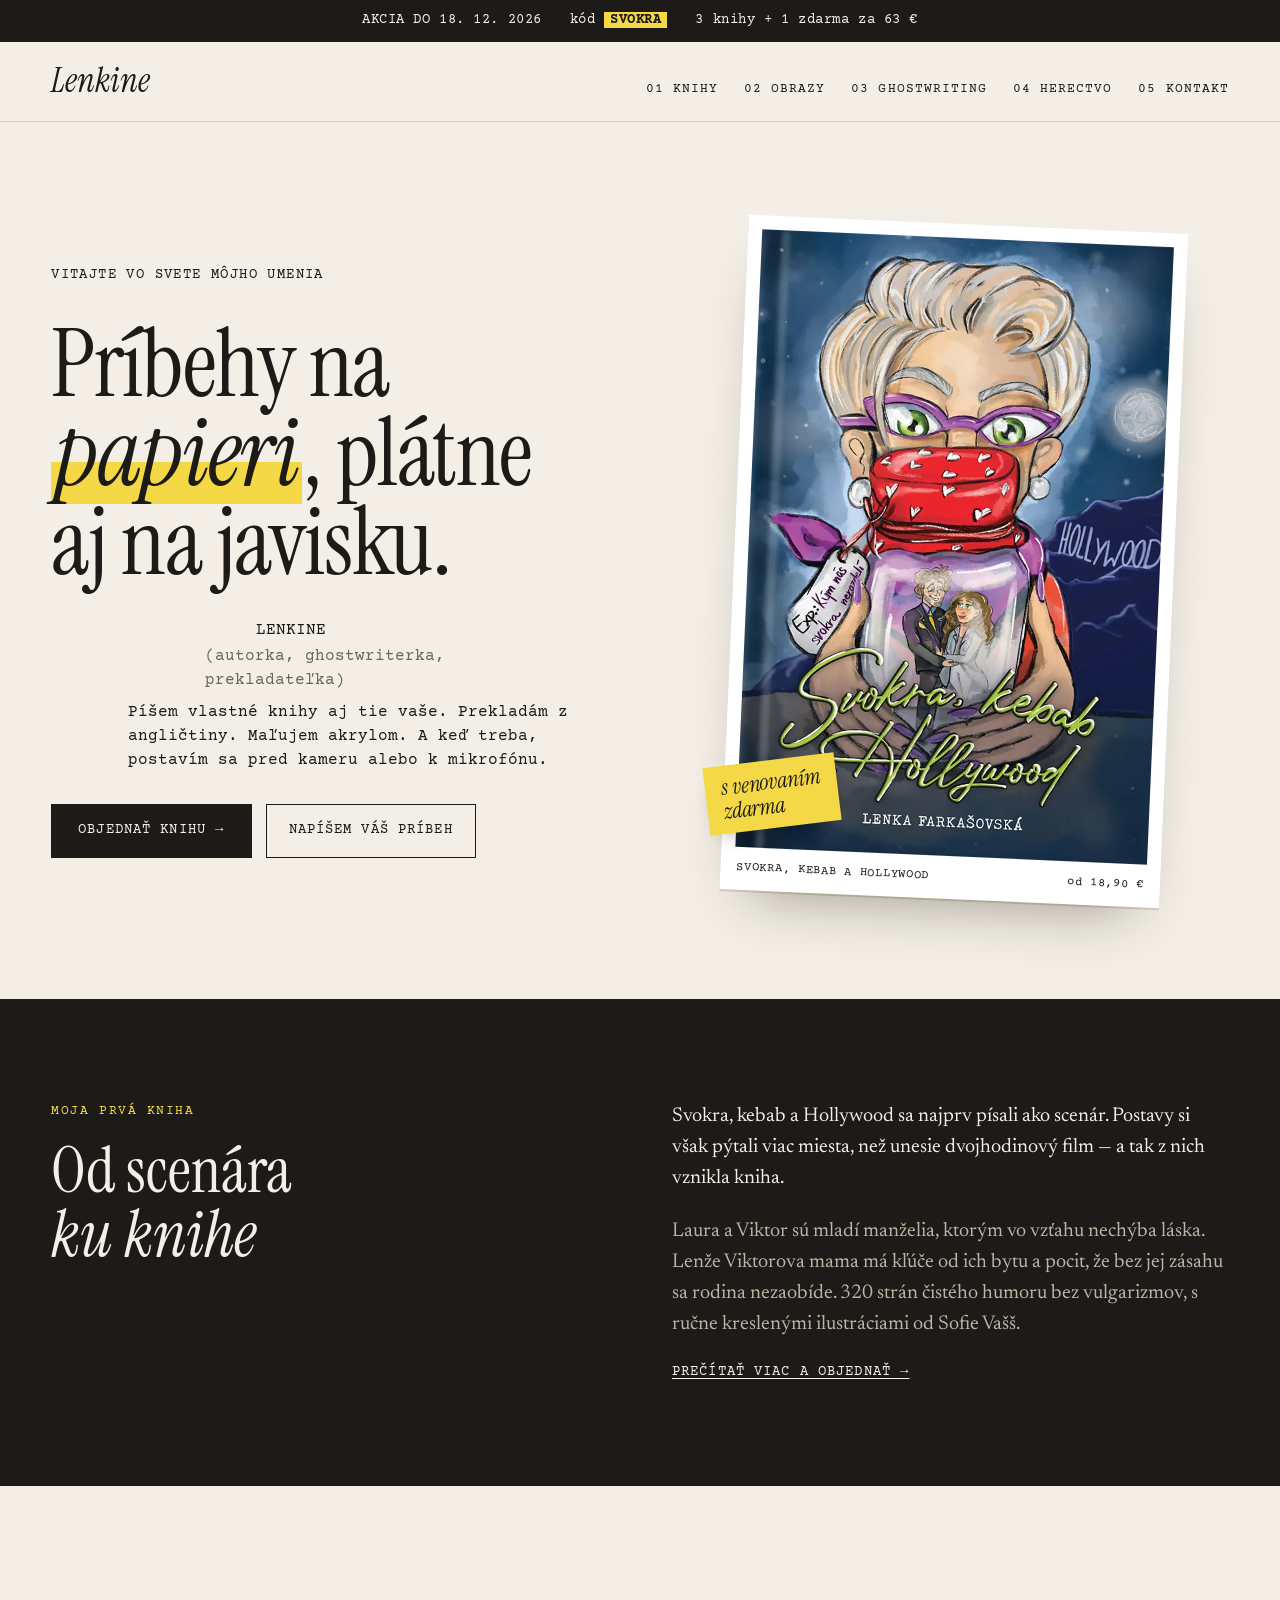
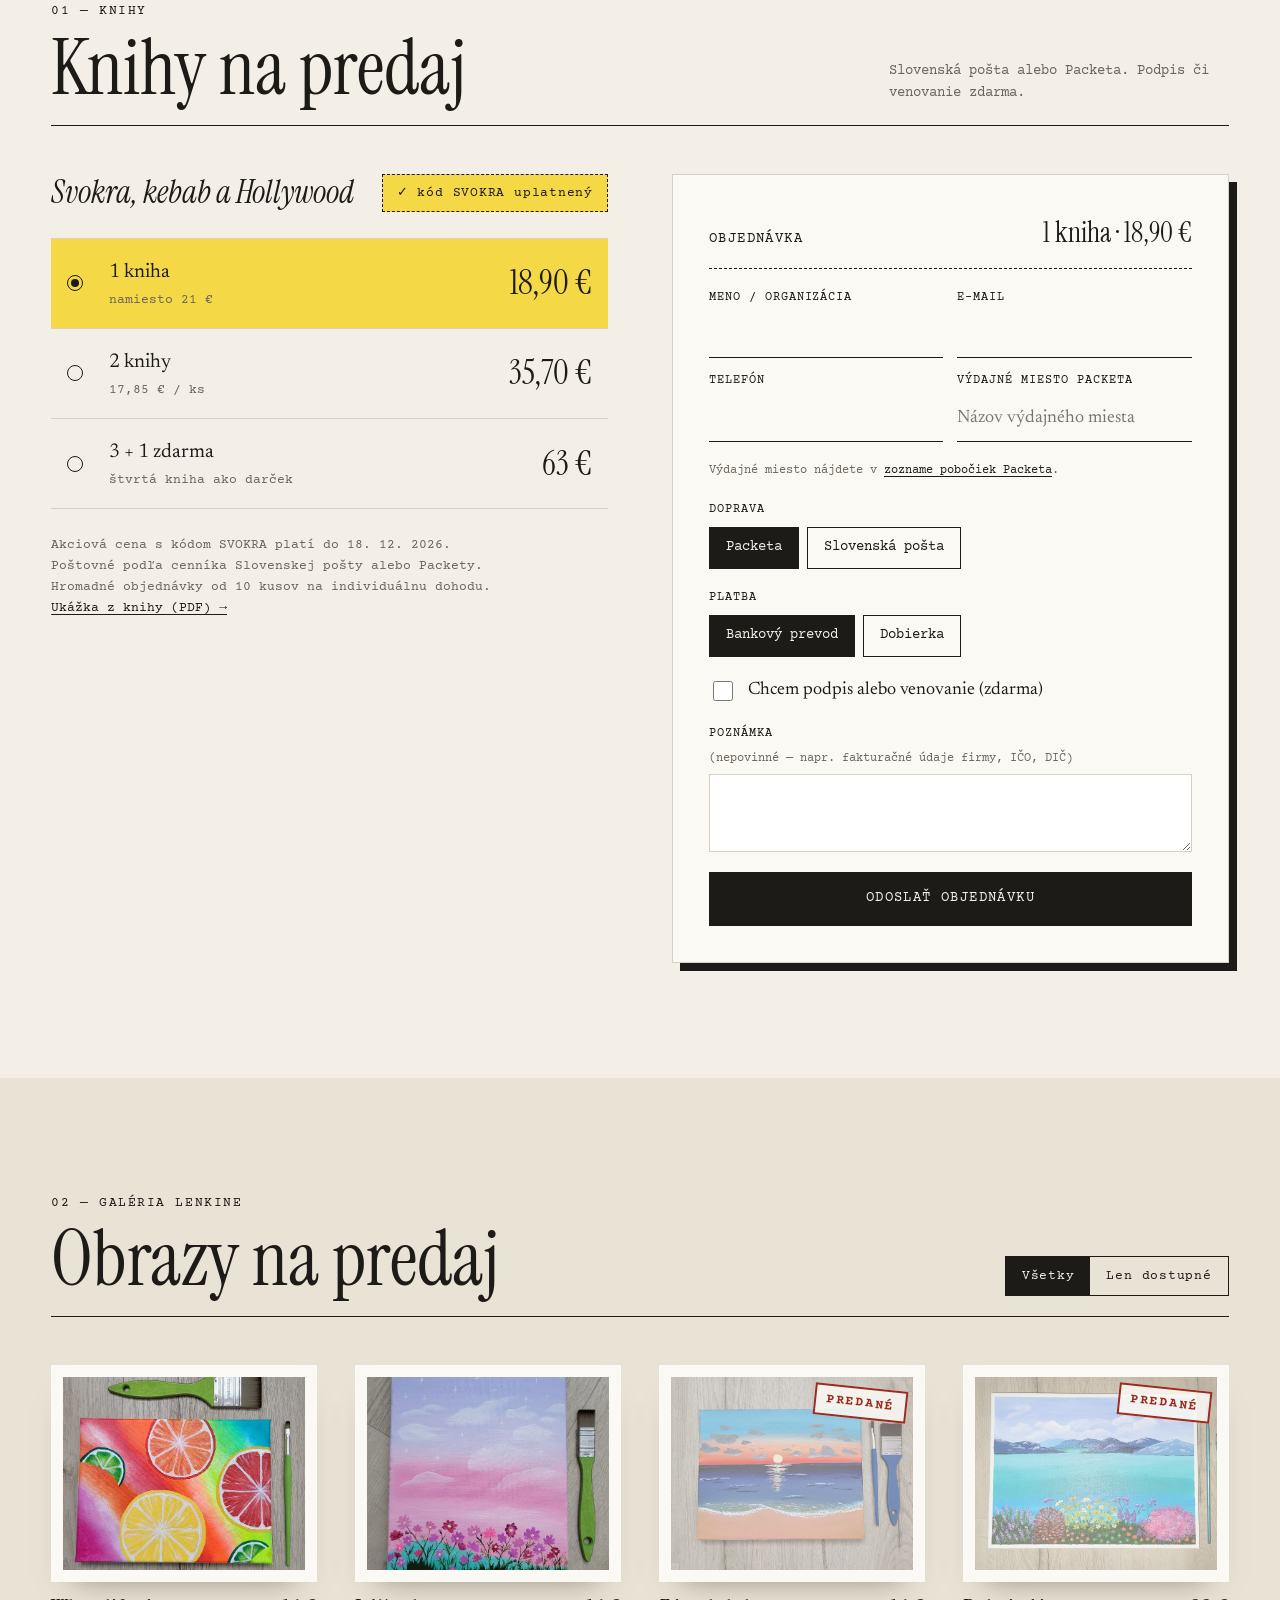
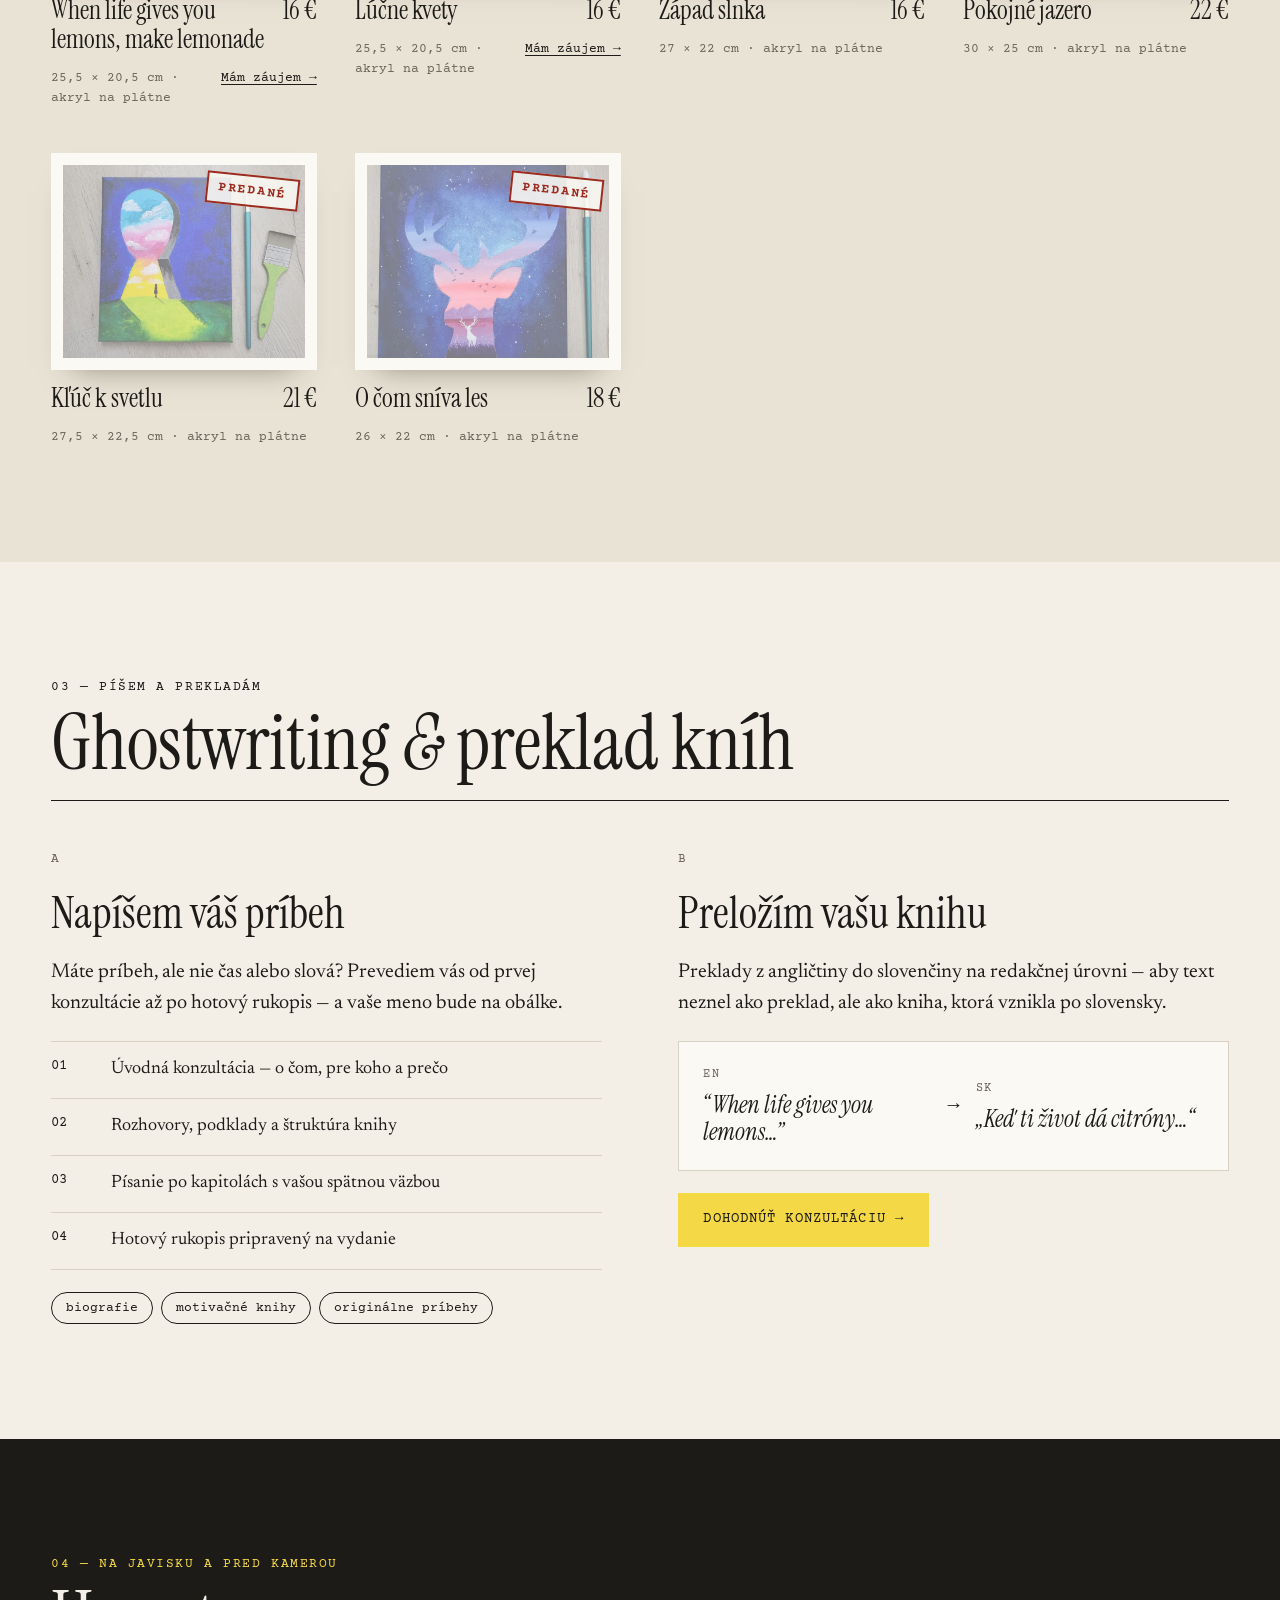
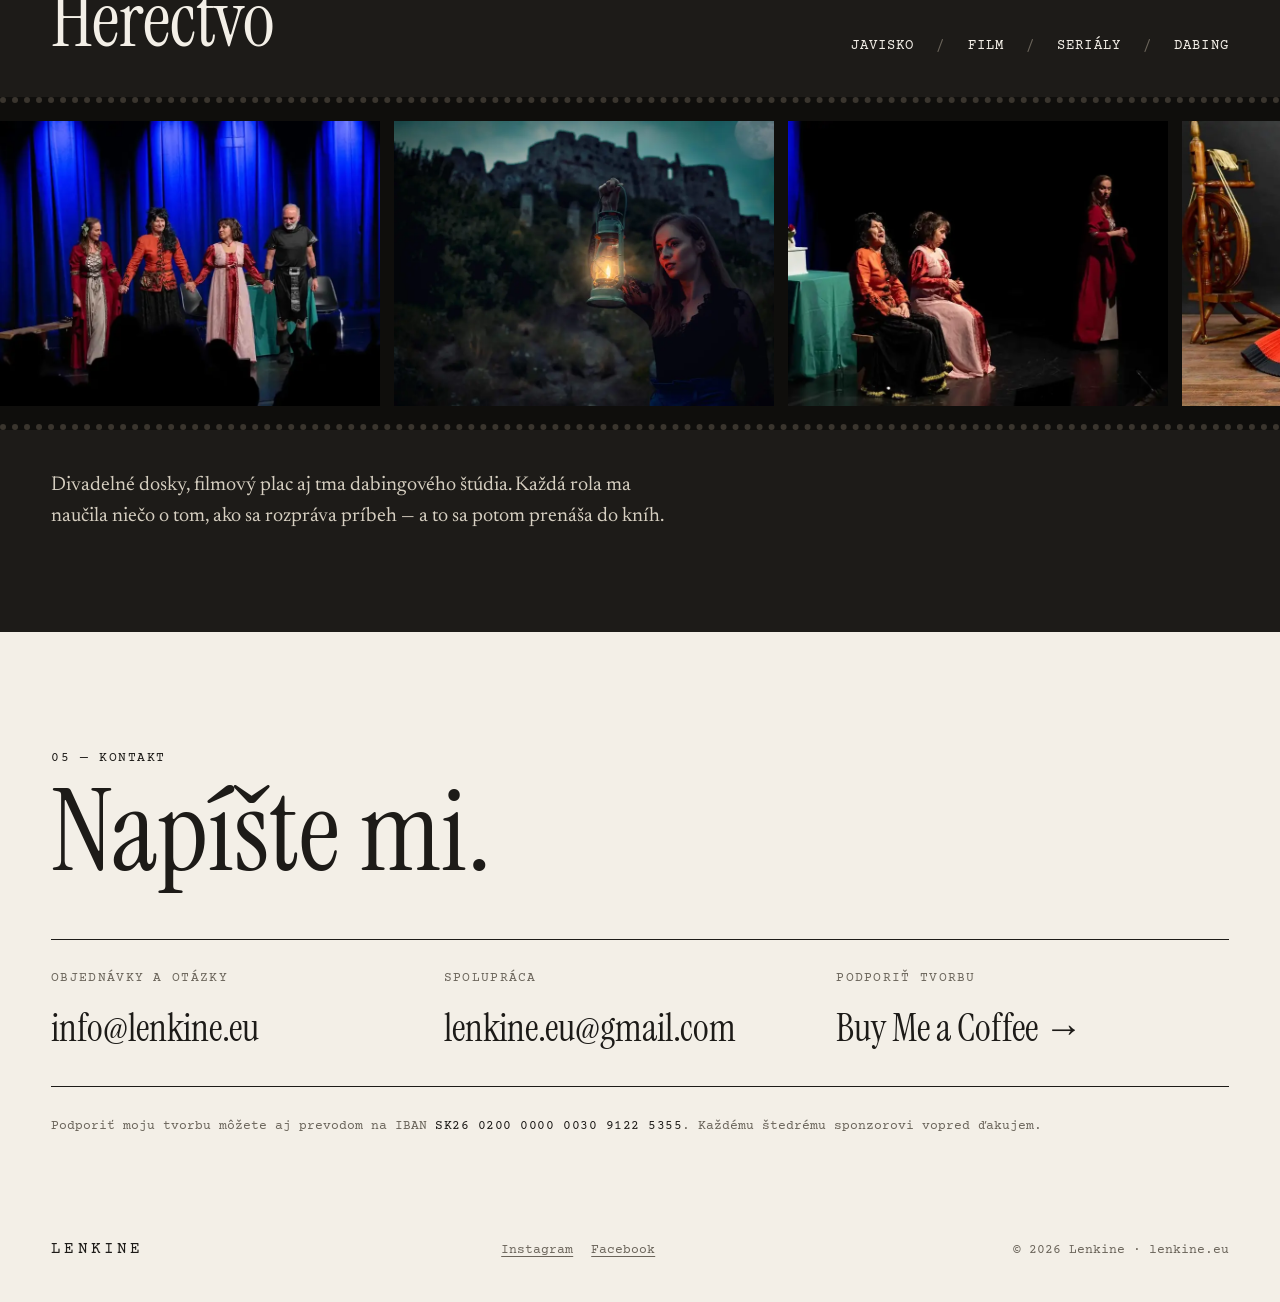
==== commit 9aa6585c: "Nahradiť scenáristické popisky zrozumiteľnými nadpismi sekcií Co-Authored-By: Claude Opus 5.5 <norep" ====
--- a/index.html
+++ b/index.html
@@ -52,7 +52,7 @@
 
   <section id="top" class="hero" aria-labelledby="hero-title">
     <div class="hero-copy">
-      <div class="slug" aria-hidden="true">ROZOSTMIEVAČKA:</div>
+      <div class="slug">VITAJTE VO SVETE MÔJHO UMENIA</div>
       <h1 id="hero-title">Príbehy na <em class="hl">papieri</em>, plátne aj na javisku.</h1>
       <div class="dialogue">
         <div class="char">LENKINE</div>
@@ -76,7 +76,7 @@
   <section class="dark" aria-labelledby="story-title">
     <div class="wrap story">
       <div class="story-head">
-        <div class="slug" aria-hidden="true">PREDSCÉNA — INT. PÍSACÍ STÔL — NOC</div>
+        <div class="slug" aria-hidden="true">MOJA PRVÁ KNIHA</div>
         <h2 id="story-title">Od scenára<br><em>ku knihe</em></h2>
       </div>
       <div class="story-body">
@@ -90,7 +90,7 @@
   <section id="knihy" class="wrap section" aria-labelledby="knihy-title">
     <div class="section-head">
       <div>
-        <div class="slug" aria-hidden="true">SC. 01 — INT. KNIHKUPECTVO — DEŇ</div>
+        <div class="slug" aria-hidden="true">01 — KNIHY</div>
         <h2 id="knihy-title">Knihy na predaj</h2>
       </div>
       <div class="section-note">Slovenská pošta alebo Packeta. Podpis či venovanie zdarma.</div>
@@ -172,7 +172,7 @@
         </form>
 
         <div class="thanks" data-thanks hidden tabindex="-1">
-          <div class="mono">STRIH.</div>
+          <div class="mono">OBJEDNÁVKA ODOSLANÁ</div>
           <h3>Ďakujem!</h3>
           <p>Objednávka dorazila. Platobné údaje a potvrdenie vám pošlem e-mailom.</p>
           <button type="button" data-reset>Nová objednávka</button>
@@ -185,7 +185,7 @@
     <div class="wrap section">
       <div class="section-head">
         <div>
-          <div class="slug" aria-hidden="true">SC. 02 — INT. ATELIÉR — PODVEČER</div>
+          <div class="slug" aria-hidden="true">02 — GALÉRIA LENKINE</div>
           <h2 id="obrazy-title">Obrazy na predaj</h2>
         </div>
         <div class="filter" role="group" aria-label="Filter obrazov">
@@ -231,7 +231,7 @@
   <section id="ghostwriting" class="wrap section" aria-labelledby="gw-title">
     <div class="section-head">
       <div>
-        <div class="slug" aria-hidden="true">SC. 03 — INT. VÁŠ PRÍBEH — KEDYKOĽVEK</div>
+        <div class="slug" aria-hidden="true">03 — PÍŠEM A PREKLADÁM</div>
         <h2 id="gw-title">Ghostwriting <em>&amp;</em> preklad kníh</h2>
       </div>
     </div>
@@ -269,7 +269,7 @@
   <section id="herectvo" class="dark acting" aria-labelledby="acting-title">
     <div class="wrap acting-head">
       <div style="display:flex;flex-direction:column;gap:10px">
-        <div class="slug" aria-hidden="true">SC. 04 — EXT. PLAC — NAKRÚCANIE</div>
+        <div class="slug" aria-hidden="true">04 — NA JAVISKU A PRED KAMEROU</div>
         <h2 id="acting-title">Herectvo</h2>
       </div>
       <div class="disciplines">
@@ -292,7 +292,7 @@
   </section>
 
   <section id="kontakt" class="wrap contact" aria-labelledby="kontakt-title">
-    <div class="slug" aria-hidden="true">SC. 05 — INT. VAŠA SCHRÁNKA — TERAZ</div>
+    <div class="slug" aria-hidden="true">05 — KONTAKT</div>
     <h2 id="kontakt-title">Napíšte mi.</h2>
     <div class="contact-grid">
       <a href="mailto:info@lenkine.eu">
@@ -314,7 +314,7 @@
 </main>
 
 <footer class="site-footer">
-  <span class="end">KONIEC.</span>
+  <span class="end">LENKINE</span>
   <nav aria-label="Sociálne siete">
     <a href="https://www.instagram.com/lenkine.eu" target="_blank" rel="noopener">Instagram</a>
     <a href="https://www.facebook.com/profile.php?id=61567881599350" target="_blank" rel="noopener">Facebook</a>
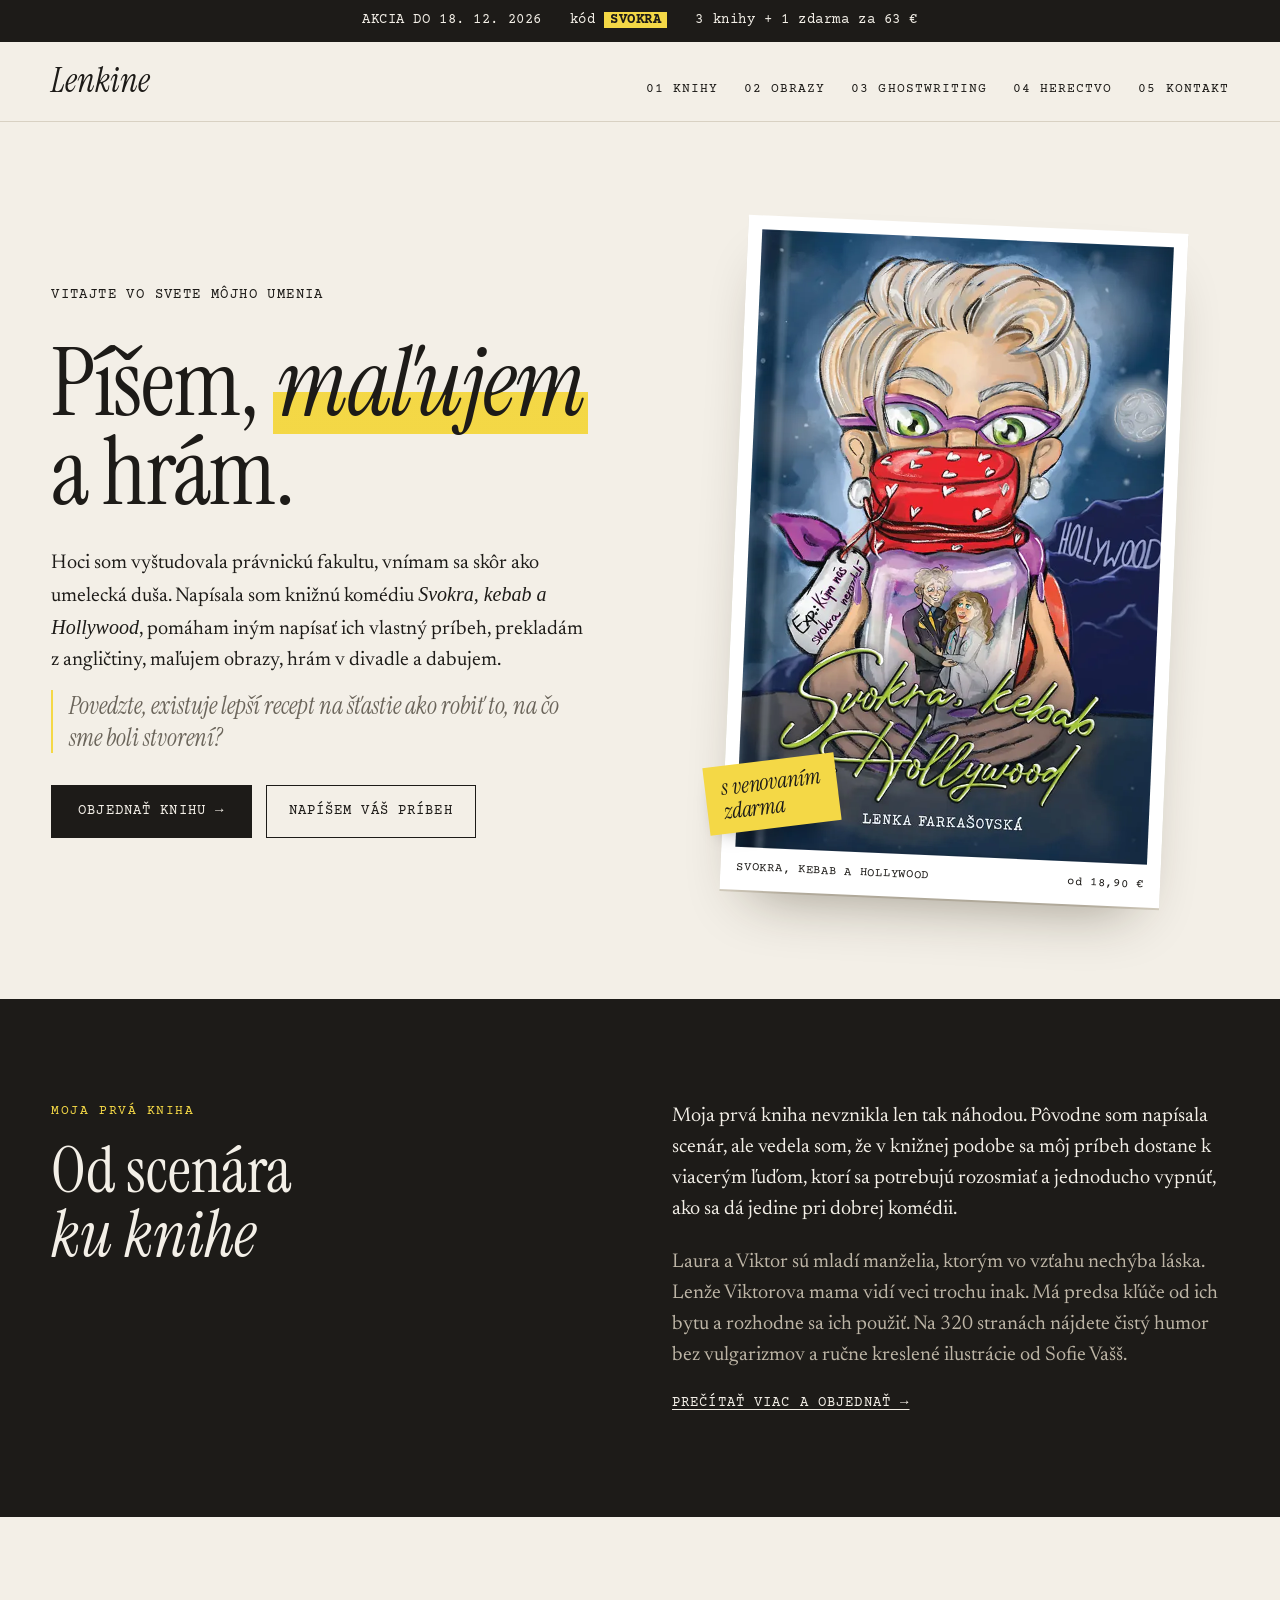
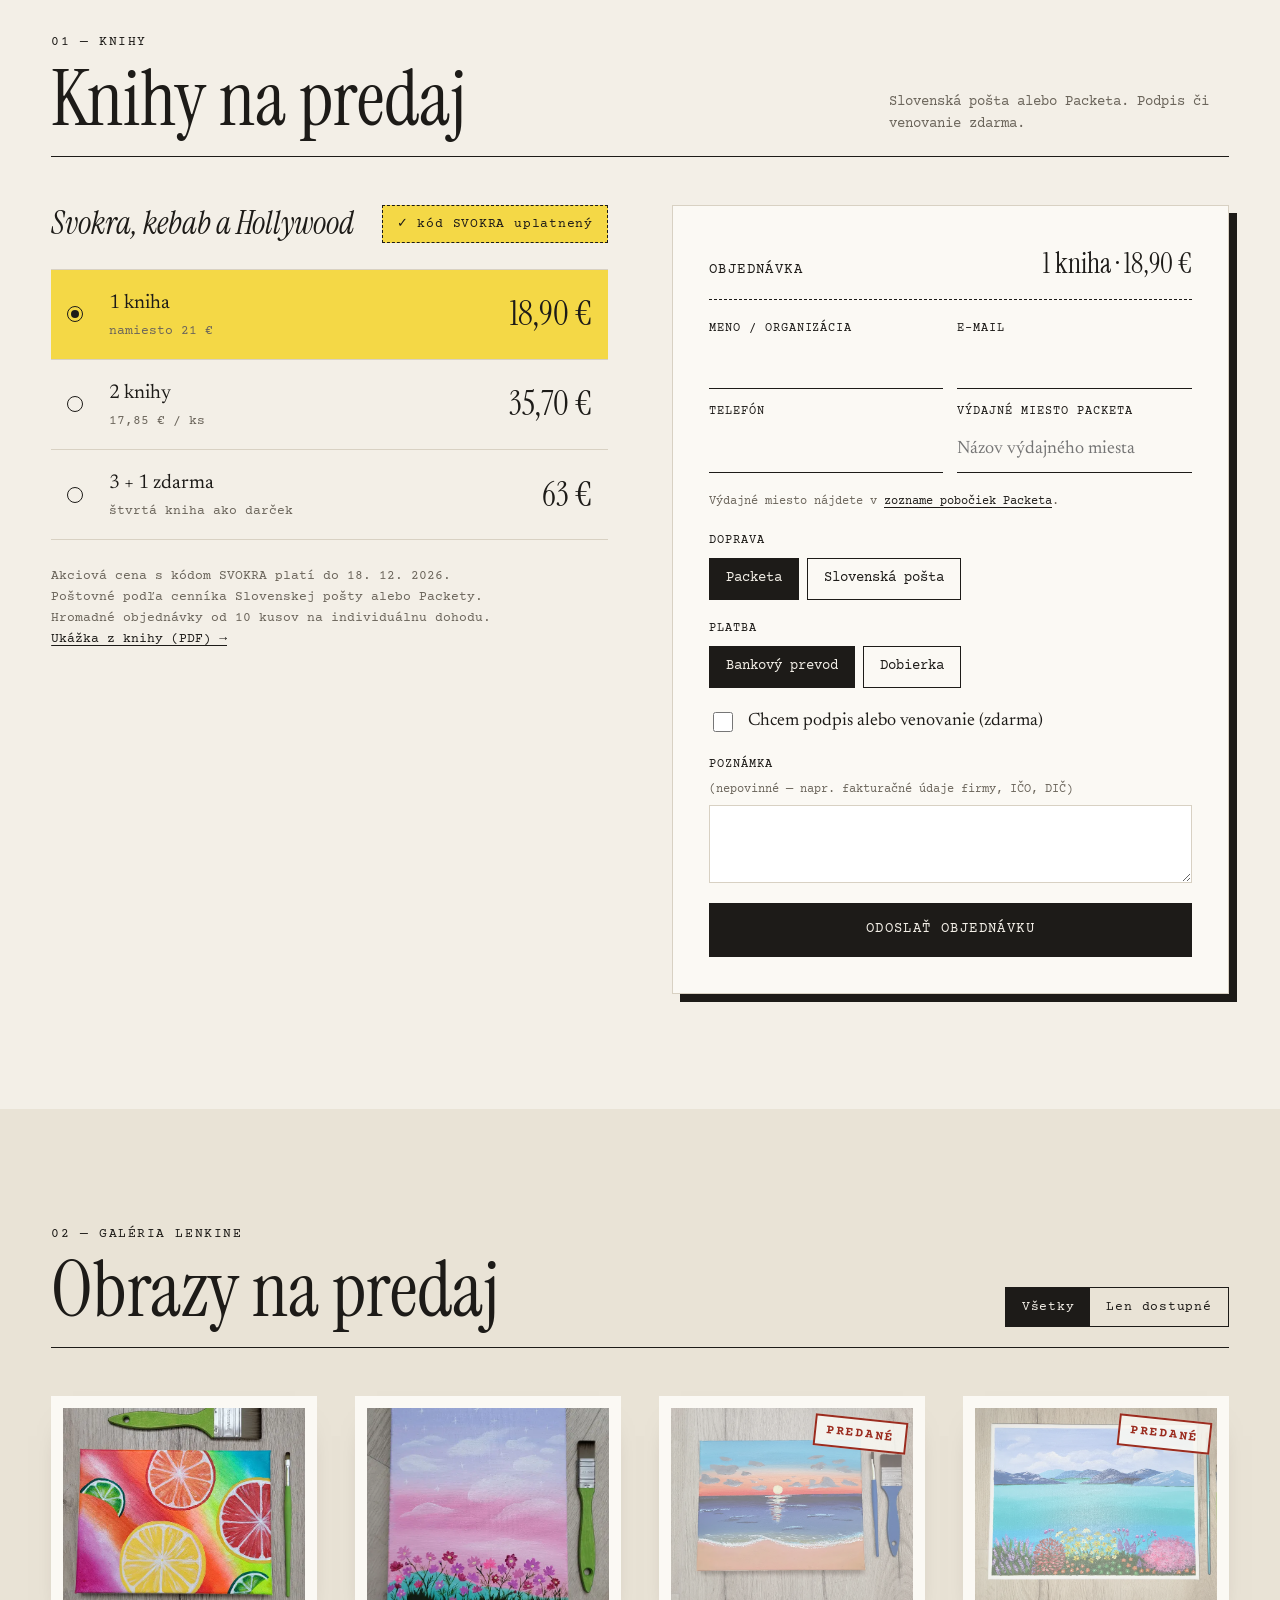
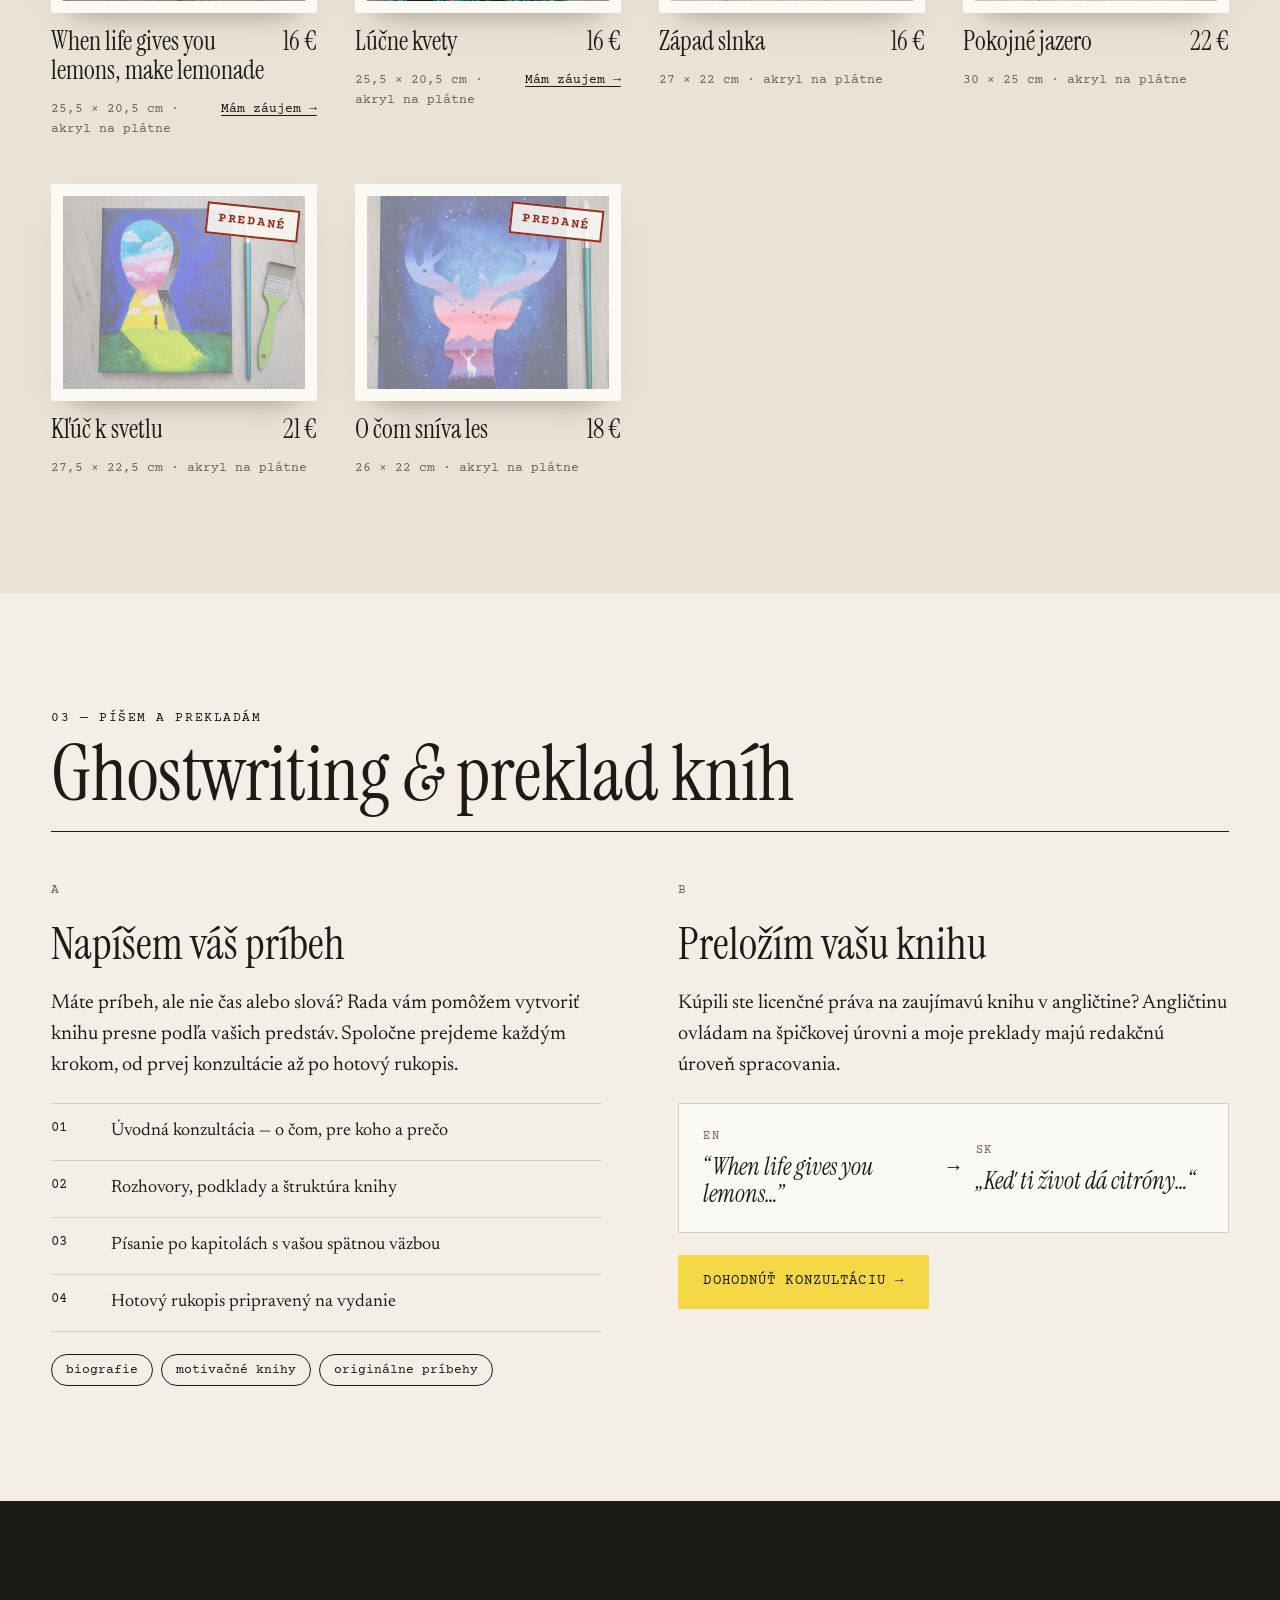
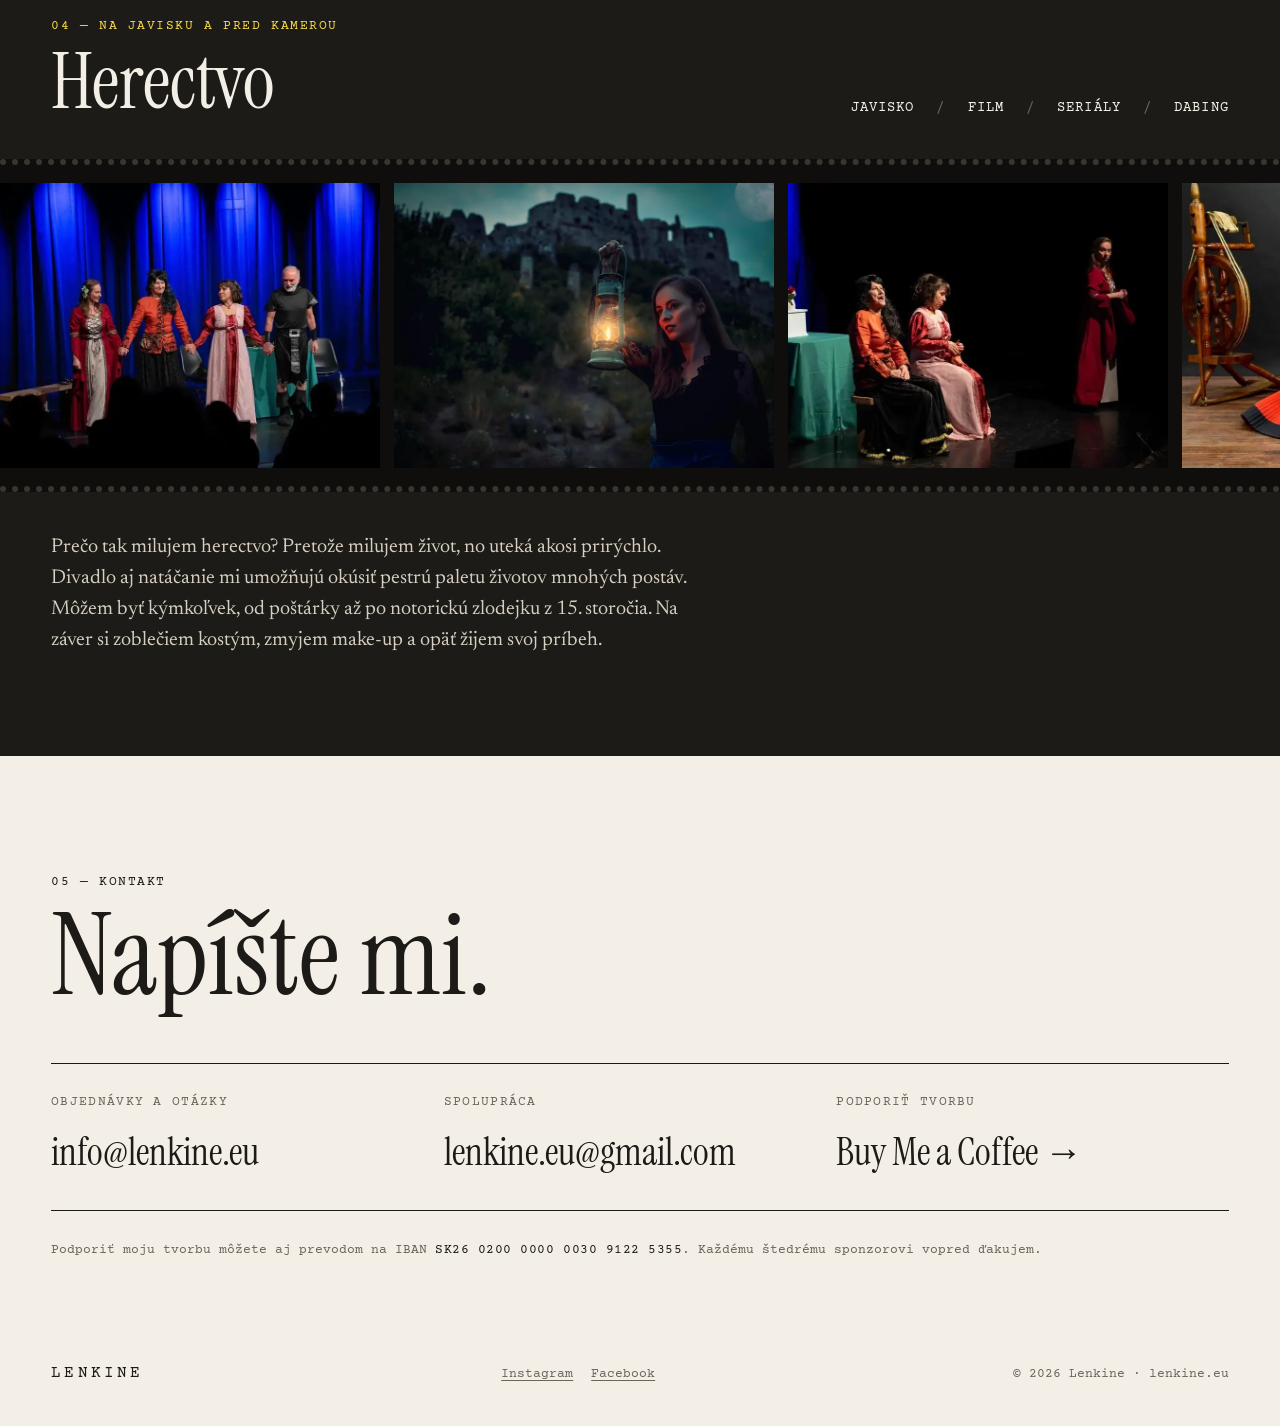
==== commit 909096d7: "Hero: zarovnanie podnadpisu a texty vlastnými slovami autorky Odstránené scenáristické odsadenie pod" ====
--- a/index.html
+++ b/index.html
@@ -53,11 +53,10 @@
   <section id="top" class="hero" aria-labelledby="hero-title">
     <div class="hero-copy">
       <div class="slug">VITAJTE VO SVETE MÔJHO UMENIA</div>
-      <h1 id="hero-title">Príbehy na <em class="hl">papieri</em>, plátne aj na javisku.</h1>
-      <div class="dialogue">
-        <div class="char">LENKINE</div>
-        <div class="paren">(autorka, ghostwriterka, prekladateľka)</div>
-        <div class="line">Píšem vlastné knihy aj tie vaše. Prekladám z angličtiny. Maľujem akrylom. A keď treba, postavím sa pred kameru alebo k mikrofónu.</div>
+      <h1 id="hero-title">Píšem, <em class="hl">maľujem</em> a hrám.</h1>
+      <div class="intro">
+        <p>Hoci som vyštudovala právnickú fakultu, vnímam sa skôr ako umelecká duša. Napísala som knižnú komédiu <em>Svokra, kebab a Hollywood</em>, pomáham iným napísať ich vlastný príbeh, prekladám z angličtiny, maľujem obrazy, hrám v divadle a dabujem.</p>
+        <p class="intro-quote">Povedzte, existuje lepší recept na šťastie ako robiť to, na čo sme boli stvorení?</p>
       </div>
       <div class="actions">
         <a href="#knihy" class="btn btn-dark">Objednať knihu →</a>
@@ -80,8 +79,8 @@
         <h2 id="story-title">Od scenára<br><em>ku knihe</em></h2>
       </div>
       <div class="story-body">
-        <p>Svokra, kebab a Hollywood sa najprv písali ako scenár. Postavy si však pýtali viac miesta, než unesie dvojhodinový film — a tak z nich vznikla kniha.</p>
-        <p class="soft">Laura a Viktor sú mladí manželia, ktorým vo vzťahu nechýba láska. Lenže Viktorova mama má kľúče od ich bytu a pocit, že bez jej zásahu sa rodina nezaobíde. 320 strán čistého humoru bez vulgarizmov, s ručne kreslenými ilustráciami od Sofie Vašš.</p>
+        <p>Moja prvá kniha nevznikla len tak náhodou. Pôvodne som napísala scenár, ale vedela som, že v knižnej podobe sa môj príbeh dostane k viacerým ľuďom, ktorí sa potrebujú rozosmiať a jednoducho vypnúť, ako sa dá jedine pri dobrej komédii.</p>
+        <p class="soft">Laura a Viktor sú mladí manželia, ktorým vo vzťahu nechýba láska. Lenže Viktorova mama vidí veci trochu inak. Má predsa kľúče od ich bytu a rozhodne sa ich použiť. Na 320 stranách nájdete čistý humor bez vulgarizmov a ručne kreslené ilustrácie od Sofie Vašš.</p>
         <a href="#knihy" class="link-mono">Prečítať viac a objednať →</a>
       </div>
     </div>
@@ -239,7 +238,7 @@
       <div class="service">
         <div class="letter">A</div>
         <h3>Napíšem váš príbeh</h3>
-        <p>Máte príbeh, ale nie čas alebo slová? Prevediem vás od prvej konzultácie až po hotový rukopis — a vaše meno bude na obálke.</p>
+        <p>Máte príbeh, ale nie čas alebo slová? Rada vám pomôžem vytvoriť knihu presne podľa vašich predstáv. Spoločne prejdeme každým krokom, od prvej konzultácie až po hotový rukopis.</p>
         <ol class="steps">
           <li><span>01</span><span>Úvodná konzultácia — o čom, pre koho a prečo</span></li>
           <li><span>02</span><span>Rozhovory, podklady a štruktúra knihy</span></li>
@@ -255,7 +254,7 @@
       <div class="service">
         <div class="letter">B</div>
         <h3>Preložím vašu knihu</h3>
-        <p>Preklady z angličtiny do slovenčiny na redakčnej úrovni — aby text neznel ako preklad, ale ako kniha, ktorá vznikla po slovensky.</p>
+        <p>Kúpili ste licenčné práva na zaujímavú knihu v angličtine? Angličtinu ovládam na špičkovej úrovni a moje preklady majú redakčnú úroveň spracovania.</p>
         <div class="translate">
           <div><span class="mono">EN</span><q lang="en">“When life gives you lemons…”</q></div>
           <span class="arrow" aria-hidden="true">→</span>
@@ -287,7 +286,7 @@
       </ul>
     </div>
     <div class="wrap acting-text">
-      <p>Divadelné dosky, filmový plac aj tma dabingového štúdia. Každá rola ma naučila niečo o tom, ako sa rozpráva príbeh — a to sa potom prenáša do kníh.</p>
+      <p>Prečo tak milujem herectvo? Pretože milujem život, no uteká akosi prirýchlo. Divadlo aj natáčanie mi umožňujú okúsiť pestrú paletu životov mnohých postáv. Môžem byť kýmkoľvek, od poštárky až po notorickú zlodejku z 15. storočia. Na záver si zoblečiem kostým, zmyjem make-up a opäť žijem svoj príbeh.</p>
     </div>
   </section>
 
--- a/styles.css
+++ b/styles.css
@@ -73,10 +73,8 @@
 .hero-copy .slug { font-size: 14px; letter-spacing: 0.1em; }
 .hero h1 { font-size: clamp(52px, 7.4vw, 108px); line-height: 0.94; letter-spacing: -0.015em; text-wrap: balance; }
 .hl { background: linear-gradient(transparent 58%, var(--lemon) 58%, var(--lemon) 92%, transparent 92%); padding: 0 4px; }
-.dialogue { font-family: var(--mono); font-size: 16px; line-height: 1.5; max-width: 520px; display: flex; flex-direction: column; gap: 2px; padding-left: clamp(0px, 6vw, 90px); }
-.dialogue .char { padding-left: clamp(40px, 10vw, 150px); }
-.dialogue .paren { padding-left: clamp(20px, 6vw, 100px); color: var(--muted); }
-.dialogue .line { margin-top: 6px; }
+.intro { display: flex; flex-direction: column; gap: 14px; max-width: 540px; font-size: 20px; line-height: 1.55; }
+.intro-quote { font-family: var(--serif-display); font-style: italic; font-size: 24px; line-height: 1.3; color: var(--muted); border-left: 2px solid var(--lemon); padding-left: 16px; }
 .actions { display: flex; flex-wrap: wrap; gap: 14px; align-items: center; }
 
 .hero-book { position: relative; justify-self: center; width: min(100%, 440px); }
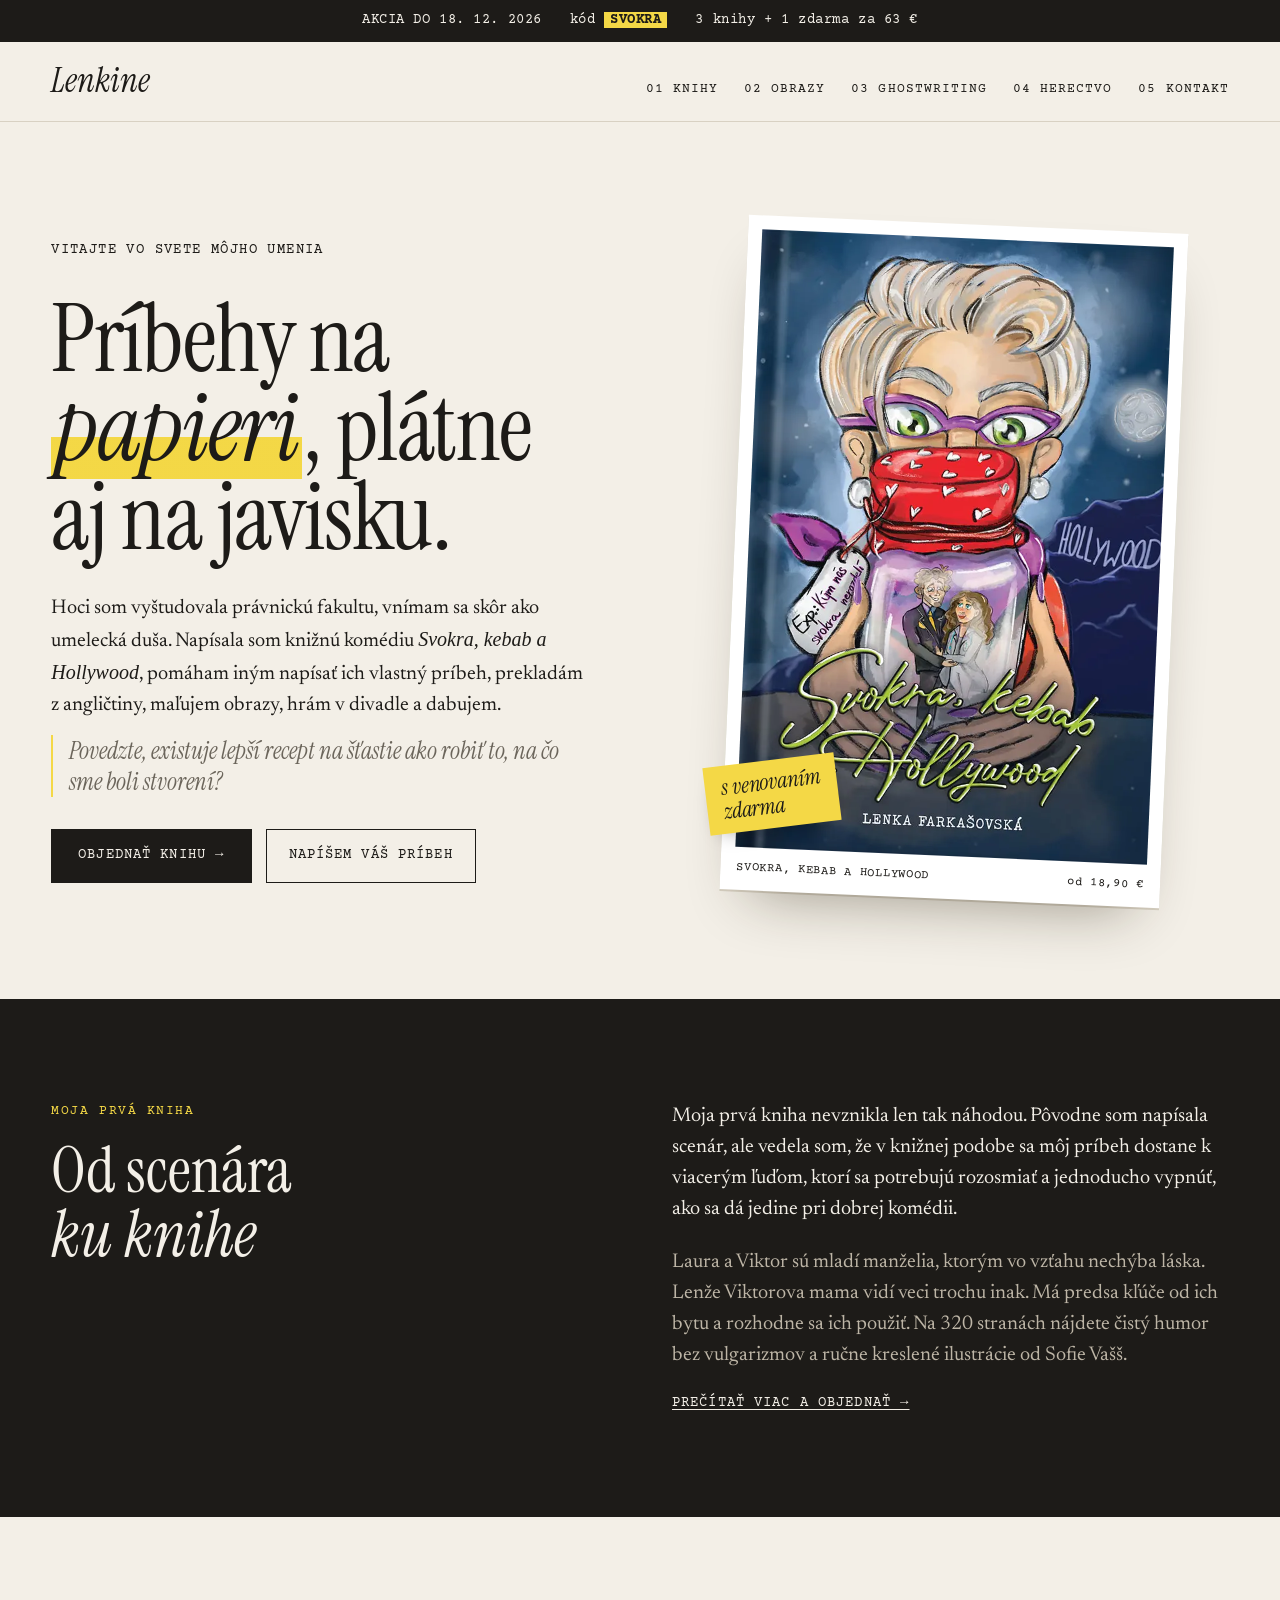
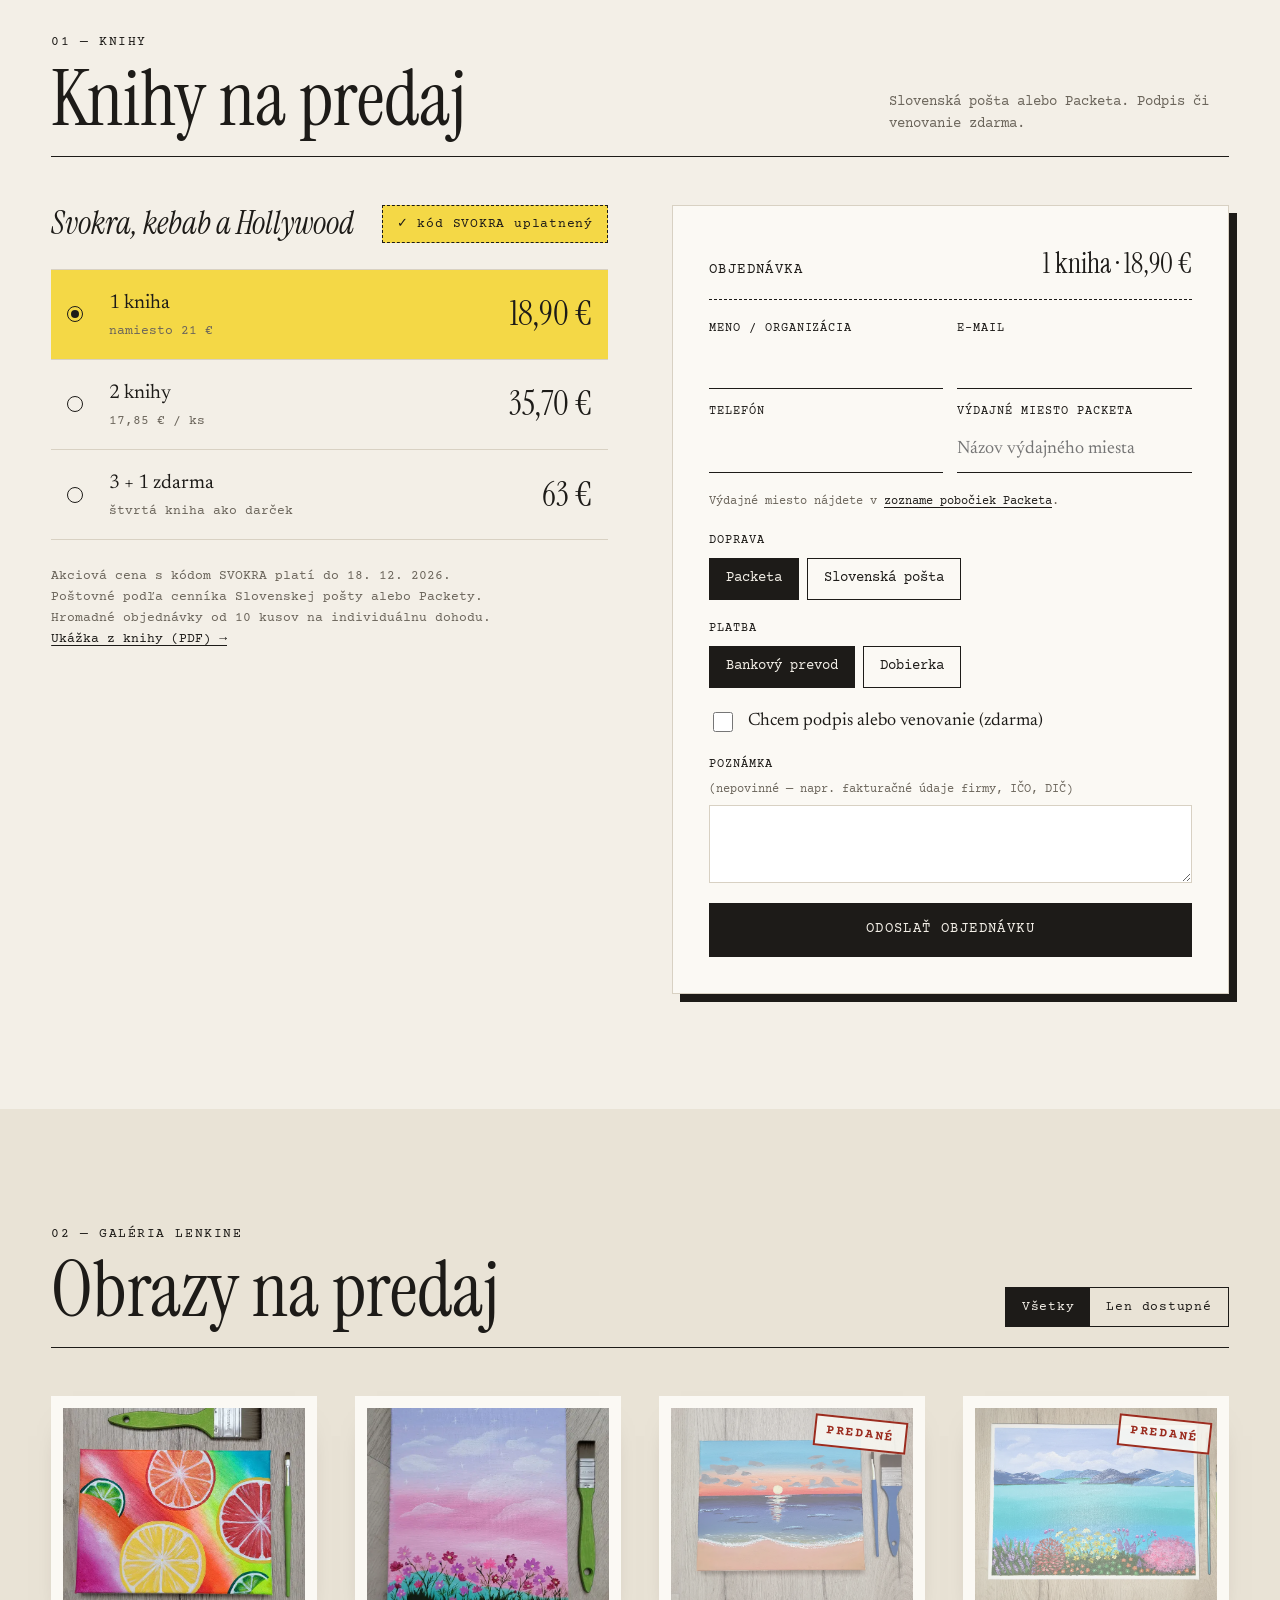
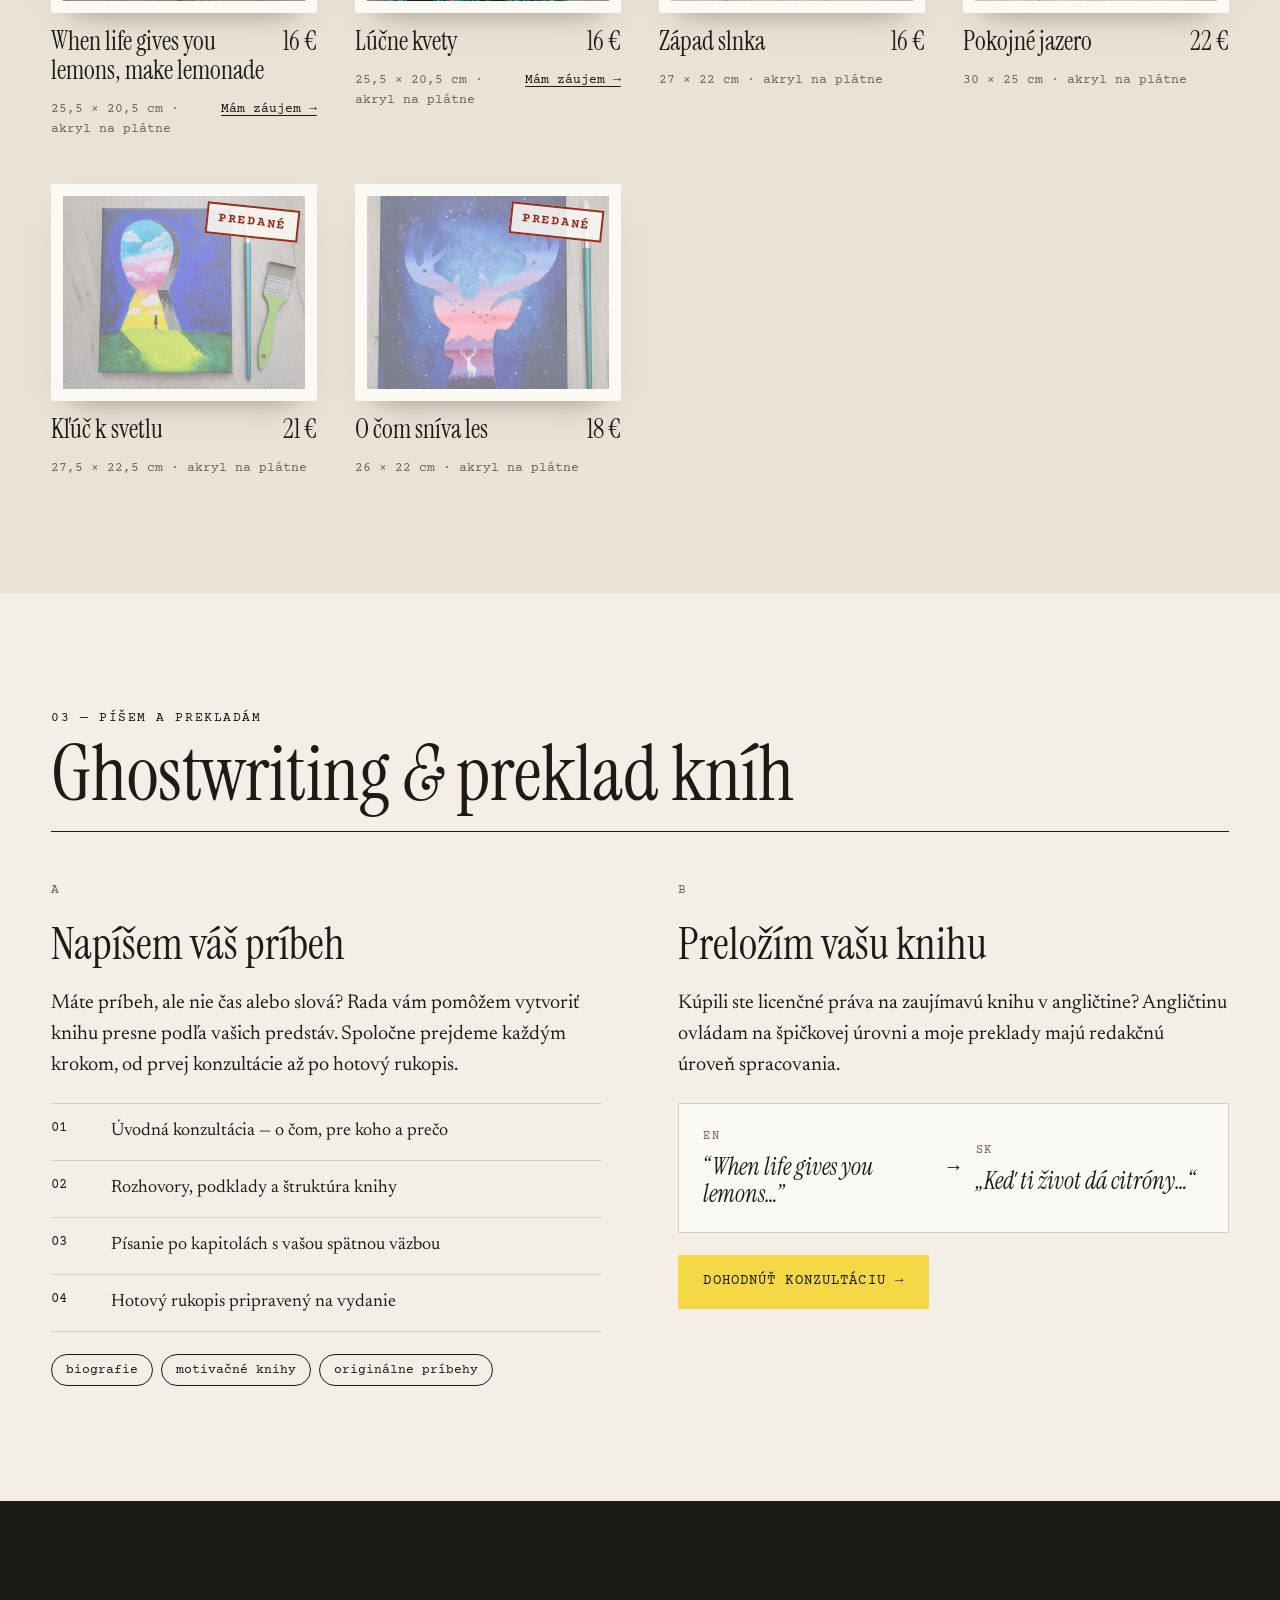
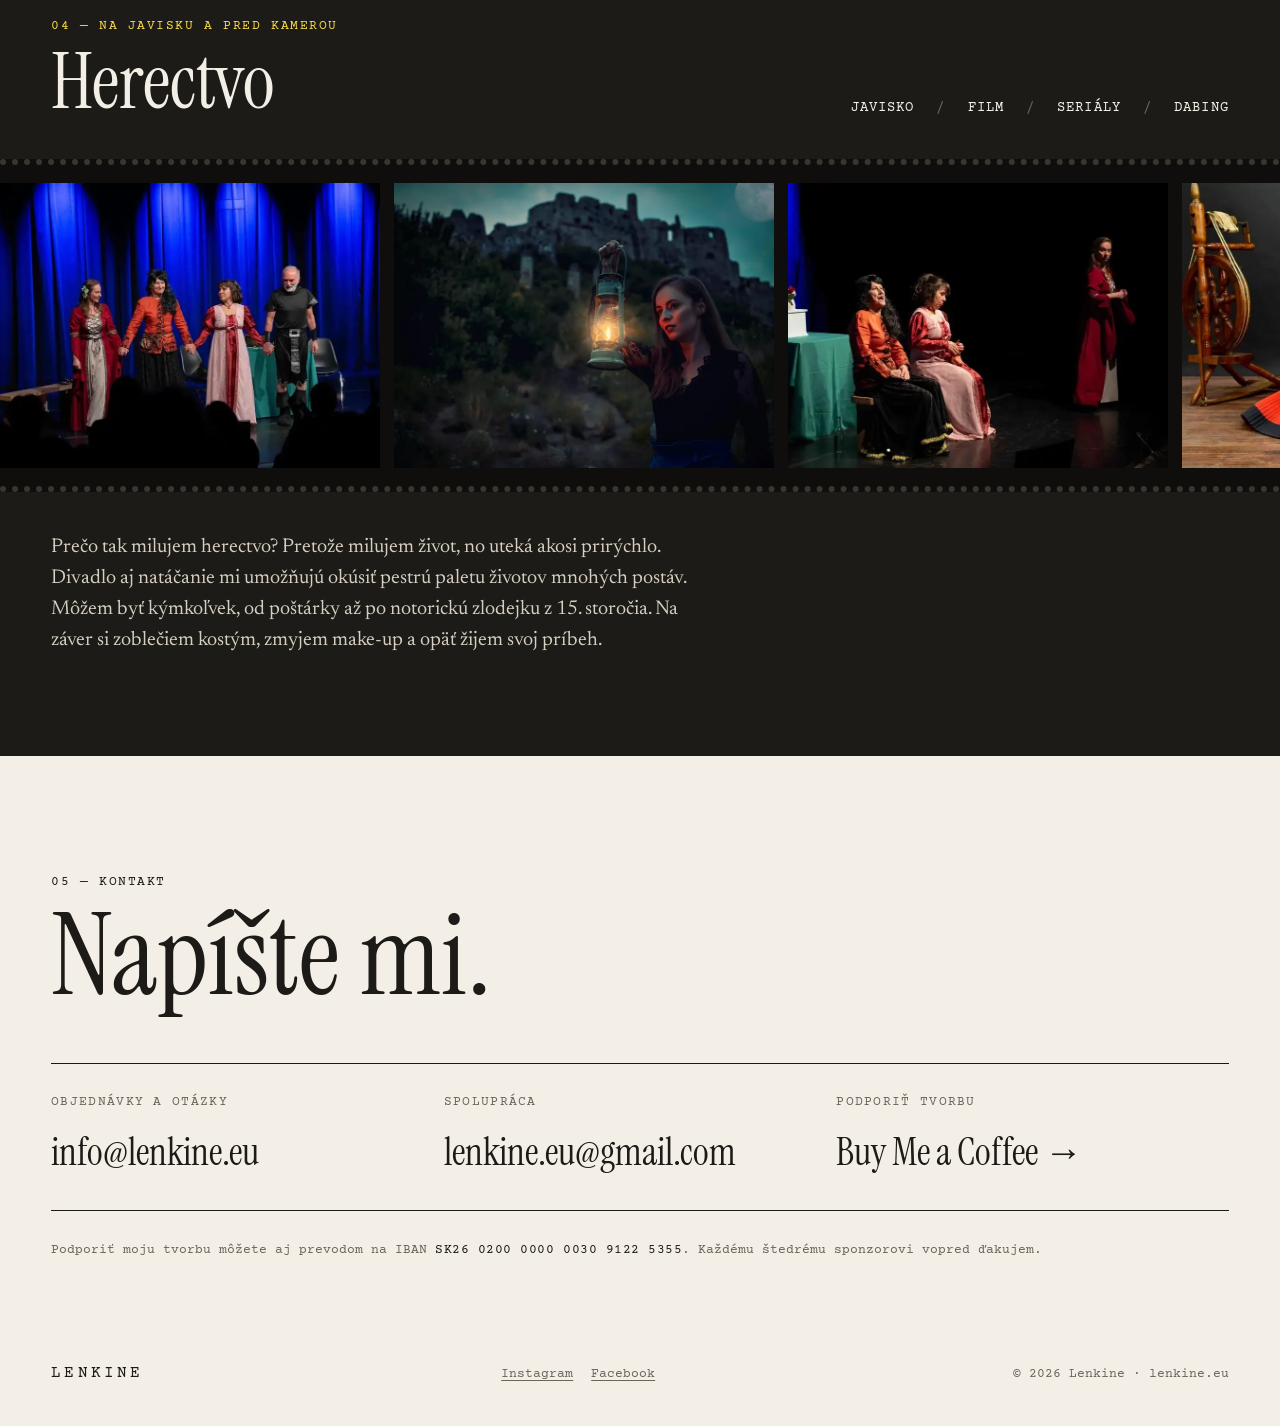
==== commit c2b2f8cd: "Vrátiť pôvodný nadpis v úvode Co-Authored-By: Claude Opus 5.5 <noreply@anthropic.com> Claude-Session" ====
--- a/index.html
+++ b/index.html
@@ -53,7 +53,7 @@
   <section id="top" class="hero" aria-labelledby="hero-title">
     <div class="hero-copy">
       <div class="slug">VITAJTE VO SVETE MÔJHO UMENIA</div>
-      <h1 id="hero-title">Píšem, <em class="hl">maľujem</em> a hrám.</h1>
+      <h1 id="hero-title">Príbehy na <em class="hl">papieri</em>, plátne aj na javisku.</h1>
       <div class="intro">
         <p>Hoci som vyštudovala právnickú fakultu, vnímam sa skôr ako umelecká duša. Napísala som knižnú komédiu <em>Svokra, kebab a Hollywood</em>, pomáham iným napísať ich vlastný príbeh, prekladám z angličtiny, maľujem obrazy, hrám v divadle a dabujem.</p>
         <p class="intro-quote">Povedzte, existuje lepší recept na šťastie ako robiť to, na čo sme boli stvorení?</p>
